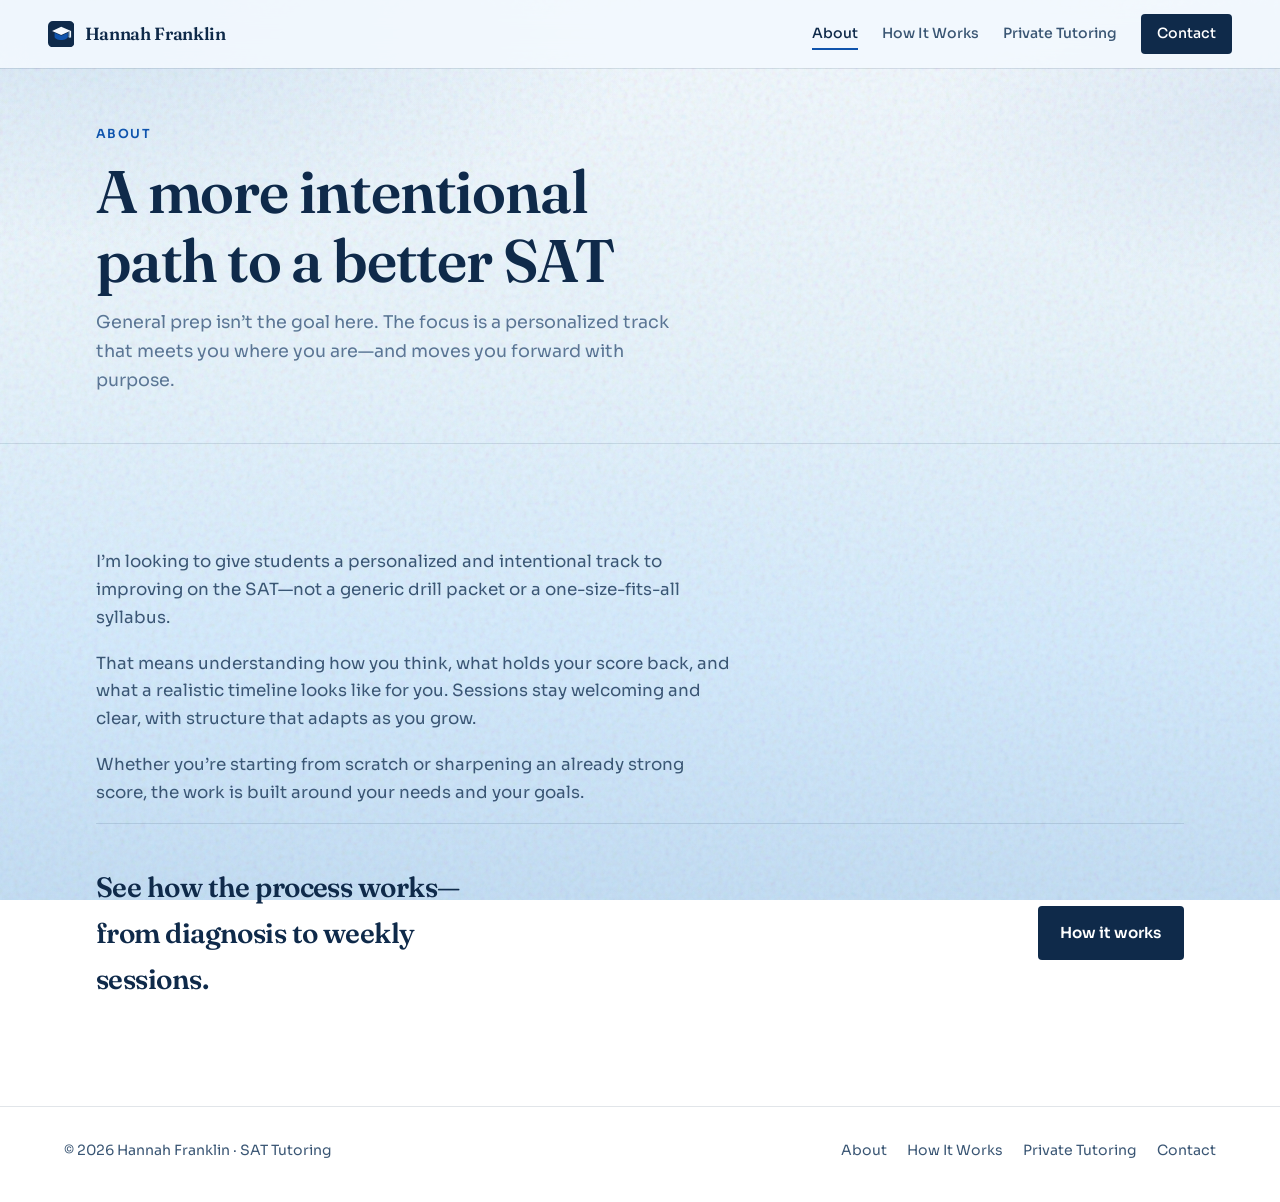
==== about.html @ e9f90722 "Show grad cap in hero and use it as the site icon Shift the banner crop upward enough to keep the mo" ====
<!DOCTYPE html>
<html lang="en">
  <head>
    <meta charset="UTF-8" />
    <meta name="viewport" content="width=device-width, initial-scale=1.0" />
    <title>About — Hannah Franklin</title>
    <meta
      name="description"
      content="A personalized, intentional approach to SAT improvement from a current Princeton student and longtime tutor."
    />
    <link rel="icon" href="favicon.svg?v=2" type="image/svg+xml" />
    <link rel="preconnect" href="https://fonts.googleapis.com" />
    <link rel="preconnect" href="https://fonts.gstatic.com" crossorigin />
    <link
      href="https://fonts.googleapis.com/css2?family=Fraunces:opsz,wght@9..144,500;9..144,600;9..144,700&family=Sora:wght@400;500;600&display=swap"
      rel="stylesheet"
    />
    <link rel="stylesheet" href="styles.css" />
  </head>
  <body class="page-inner">
    <a class="skip-link" href="#main">Skip to content</a>

    <header class="site-header">
      <a class="logo" href="index.html">
        <svg class="logo-mark" viewBox="0 0 64 64" aria-hidden="true">
          <rect width="64" height="64" rx="12" fill="currentColor" />
          <path
            d="M32 14L10 24l22 10 20-9.1V40h4V24L32 14z"
            fill="#f3f9fe"
          />
          <path
            d="M16 28.3V38c0 4.4 7.2 8 16 8s16-3.6 16-8v-9.7l-16 7.3-16-7.3z"
            fill="#0f54ad"
          />
          <path d="M52 24.9V36.5l-2 1V25.8l2-.9z" fill="#9bc4e8" />
          <circle cx="52" cy="38" r="2.2" fill="#9bc4e8" />
        </svg>
        Hannah Franklin
      </a>
      <nav class="nav" aria-label="Primary">
        <a href="about.html" aria-current="page">About</a>
        <a href="how-it-works.html">How It Works</a>
        <a href="tutoring.html">Private Tutoring</a>
        <a href="contact.html" class="nav-cta">Contact</a>
      </nav>
      <button
        class="nav-toggle"
        type="button"
        aria-expanded="false"
        aria-controls="mobile-nav"
        aria-label="Open menu"
      >
        <span></span>
        <span></span>
      </button>
    </header>

    <div class="mobile-nav" id="mobile-nav" hidden>
      <a href="about.html" aria-current="page">About</a>
      <a href="how-it-works.html">How It Works</a>
      <a href="tutoring.html">Private Tutoring</a>
      <a href="contact.html">Contact</a>
    </div>

    <main id="main">
      <header class="page-hero">
        <div class="page-hero-inner">
          <p class="eyebrow" data-reveal>About</p>
          <h1 data-reveal>A more intentional path to a better SAT</h1>
          <p class="lede" data-reveal data-delay="1">
            General prep isn’t the goal here. The focus is a personalized track
            that meets you where you are—and moves you forward with purpose.
          </p>
        </div>
      </header>

      <section class="section">
        <div class="section-inner">
          <div class="prose" data-reveal>
            <p>
              I’m looking to give students a personalized and intentional track
              to improving on the SAT—not a generic drill packet or a
              one-size-fits-all syllabus.
            </p>
            <p>
              That means understanding how you think, what holds your score back,
              and what a realistic timeline looks like for you. Sessions stay
              welcoming and clear, with structure that adapts as you grow.
            </p>
            <p>
              Whether you’re starting from scratch or sharpening an already
              strong score, the work is built around your needs and your goals.
            </p>
          </div>

          <div class="cta-strip" data-reveal>
            <p>See how the process works—from diagnosis to weekly sessions.</p>
            <a class="btn btn-dark" href="how-it-works.html">How it works</a>
          </div>
        </div>
      </section>
    </main>

    <footer class="site-footer">
      <p>© <span data-year></span> Hannah Franklin · SAT Tutoring</p>
      <nav class="footer-nav" aria-label="Footer">
        <a href="about.html">About</a>
        <a href="how-it-works.html">How It Works</a>
        <a href="tutoring.html">Private Tutoring</a>
        <a href="contact.html">Contact</a>
      </nav>
    </footer>

    <script src="script.js"></script>
  </body>
</html>
---- styles.css ----
:root {
  --ink: #0f2a4a;
  --ink-soft: #3a5674;
  --slate: #5a7594;
  --paper: #e8f4fc;
  --paper-deep: #c5dff5;
  --mist: #f3f9fe;
  --fog: #d5ebfd;
  --blue: #0f54ad;
  --blue-mid: #2b6cb0;
  --blue-deep: #003989;
  --blue-wash: rgba(15, 84, 173, 0.1);
  --sky: #6fa8d8;
  --steel: #9bc4e8;
  --white: #ffffff;
  --line: rgba(15, 42, 74, 0.12);
  --font-display: "Fraunces", Georgia, serif;
  --font-body: "Sora", system-ui, sans-serif;
  --ease: cubic-bezier(0.22, 1, 0.36, 1);
  --header-h: 4.25rem;
  --content: 68rem;
}

*,
*::before,
*::after {
  box-sizing: border-box;
}

html {
  scroll-behavior: smooth;
}

body {
  margin: 0;
  min-height: 100vh;
  display: flex;
  flex-direction: column;
  color: var(--ink);
  font-family: var(--font-body);
  font-size: 1.05rem;
  line-height: 1.65;
  background:
    radial-gradient(ellipse 80% 50% at 8% 0%, rgba(111, 168, 216, 0.22), transparent 55%),
    radial-gradient(ellipse 55% 40% at 100% 12%, rgba(15, 84, 173, 0.08), transparent 50%),
    linear-gradient(180deg, var(--mist) 0%, var(--paper) 38%, var(--fog) 72%, var(--paper-deep) 100%);
  background-attachment: fixed;
  -webkit-font-smoothing: antialiased;
}

body::before {
  content: "";
  position: fixed;
  inset: 0;
  pointer-events: none;
  opacity: 0.3;
  z-index: 0;
  background-image: url("data:image/svg+xml,%3Csvg viewBox='0 0 200 200' xmlns='http://www.w3.org/2000/svg'%3E%3Cfilter id='n'%3E%3CfeTurbulence type='fractalNoise' baseFrequency='0.85' numOctaves='4' stitchTiles='stitch'/%3E%3C/filter%3E%3Crect width='100%25' height='100%25' filter='url(%23n)' opacity='0.5'/%3E%3C/svg%3E");
  mix-blend-mode: multiply;
}

img {
  max-width: 100%;
  display: block;
}

a {
  color: inherit;
  text-decoration: none;
}

h1,
h2,
h3 {
  font-family: var(--font-display);
  font-weight: 600;
  line-height: 1.15;
  letter-spacing: -0.02em;
  margin: 0;
}

p {
  margin: 0;
}

.skip-link {
  position: absolute;
  left: 1rem;
  top: -4rem;
  z-index: 100;
  padding: 0.6rem 1rem;
  background: var(--ink);
  color: var(--white);
  border-radius: 4px;
}

.skip-link:focus {
  top: 1rem;
}

/* —— Header —— */
.site-header {
  position: fixed;
  top: 0;
  left: 0;
  right: 0;
  z-index: 50;
  height: var(--header-h);
  display: flex;
  align-items: center;
  justify-content: space-between;
  padding: 0 clamp(1.25rem, 4vw, 3rem);
  transition: background 0.35s var(--ease), backdrop-filter 0.35s var(--ease),
    box-shadow 0.35s var(--ease);
}

.site-header.is-scrolled,
.page-inner .site-header,
body:has(.hero) .site-header {
  background: rgba(243, 249, 254, 0.88);
  backdrop-filter: blur(12px);
  box-shadow: 0 1px 0 var(--line);
}

.logo {
  display: inline-flex;
  align-items: center;
  gap: 0.65rem;
  font-family: var(--font-display);
  font-size: 1.1rem;
  font-weight: 600;
  letter-spacing: -0.02em;
}

.logo-mark {
  width: 1.65rem;
  height: 1.65rem;
  flex-shrink: 0;
}

.nav {
  display: none;
  gap: 1.5rem;
  align-items: center;
  font-size: 0.88rem;
  font-weight: 500;
}

.nav a {
  position: relative;
  color: var(--ink-soft);
  transition: color 0.2s ease;
}

.nav a:hover,
.nav a:focus-visible,
.nav a[aria-current="page"] {
  color: var(--ink);
}

.nav a:not(.nav-cta)::after {
  content: "";
  position: absolute;
  left: 0;
  bottom: -0.25rem;
  width: 100%;
  height: 1.5px;
  background: var(--blue);
  transform: scaleX(0);
  transform-origin: left;
  transition: transform 0.3s var(--ease);
}

.nav a:not(.nav-cta):hover::after,
.nav a:not(.nav-cta):focus-visible::after,
.nav a[aria-current="page"]:not(.nav-cta)::after {
  transform: scaleX(1);
}

.nav-cta {
  padding: 0.55rem 1rem;
  background: var(--ink);
  color: var(--white) !important;
  border-radius: 4px;
  transition: background 0.2s ease, transform 0.2s ease;
}

.nav-cta:hover,
.nav-cta:focus-visible {
  background: var(--blue-deep);
  transform: translateY(-1px);
}

.nav-cta[aria-current="page"] {
  background: var(--blue);
}

.nav-toggle {
  display: flex;
  flex-direction: column;
  justify-content: center;
  gap: 6px;
  width: 2.5rem;
  height: 2.5rem;
  border: 0;
  background: transparent;
  cursor: pointer;
  padding: 0;
}

.nav-toggle span {
  display: block;
  width: 1.35rem;
  height: 2px;
  background: var(--ink);
  transition: transform 0.3s var(--ease);
}

.nav-toggle[aria-expanded="true"] span:first-child {
  transform: translateY(4px) rotate(45deg);
}

.nav-toggle[aria-expanded="true"] span:last-child {
  transform: translateY(-4px) rotate(-45deg);
}

.mobile-nav {
  position: fixed;
  top: var(--header-h);
  left: 0;
  right: 0;
  z-index: 40;
  display: flex;
  flex-direction: column;
  padding: 1rem 1.25rem 1.5rem;
  background: rgba(244, 247, 249, 0.97);
  backdrop-filter: blur(12px);
  border-bottom: 1px solid var(--line);
}

.mobile-nav[hidden] {
  display: none;
}

.mobile-nav a {
  padding: 0.85rem 0.5rem;
  font-weight: 500;
  border-bottom: 1px solid var(--line);
}

.mobile-nav a:last-child {
  border-bottom: 0;
}

.mobile-nav a[aria-current="page"] {
  color: var(--blue-deep);
}

main {
  position: relative;
  z-index: 1;
  flex: 1;
}

/* —— Buttons —— */
.btn {
  display: inline-flex;
  align-items: center;
  justify-content: center;
  padding: 0.85rem 1.35rem;
  font-family: var(--font-body);
  font-size: 0.95rem;
  font-weight: 600;
  border-radius: 4px;
  border: 1px solid transparent;
  transition: transform 0.25s var(--ease), background 0.2s ease,
    border-color 0.2s ease, color 0.2s ease;
}

.btn:hover,
.btn:focus-visible {
  transform: translateY(-2px);
}

.btn-primary {
  background: var(--blue);
  color: var(--white);
}

.btn-primary:hover,
.btn-primary:focus-visible {
  background: var(--blue-deep);
}

.btn-dark {
  background: var(--ink);
  color: var(--white);
}

.btn-dark:hover,
.btn-dark:focus-visible {
  background: var(--blue-deep);
}

.btn-ghost {
  background: transparent;
  color: var(--white);
  border-color: rgba(255, 255, 255, 0.45);
}

.btn-ghost:hover,
.btn-ghost:focus-visible {
  border-color: var(--white);
  background: rgba(255, 255, 255, 0.08);
}

.btn-outline {
  background: transparent;
  color: var(--ink);
  border-color: var(--line);
}

.btn-outline:hover,
.btn-outline:focus-visible {
  border-color: var(--ink);
}

/* —— Home hero —— */
.hero {
  position: relative;
  height: 100svh;
  height: 100dvh;
  min-height: 100svh;
  min-height: 100dvh;
  display: flex;
  align-items: center;
  padding: calc(var(--header-h) + 1.5rem) clamp(1.25rem, 5vw, 4rem) 3rem;
  color: var(--ink);
  overflow: hidden;
}

.hero-media {
  position: absolute;
  inset: 0;
  z-index: 0;
  background: #dff0fd;
}

.hero-media img {
  width: 100%;
  height: 100%;
  min-width: 100%;
  min-height: 100%;
  object-fit: cover;
  object-position: right 8%;
  transform: none;
  animation: none;
}

.hero-veil {
  position: absolute;
  inset: 0;
  background: linear-gradient(
    90deg,
    rgba(243, 249, 254, 0.55) 0%,
    rgba(243, 249, 254, 0.28) 30%,
    transparent 55%
  );
  pointer-events: none;
}

.hero-content {
  position: relative;
  z-index: 1;
  max-width: min(34rem, 46vw);
}

.brand-mark {
  font-family: var(--font-display);
  font-size: clamp(2.4rem, 7vw, 4.5rem);
  font-weight: 700;
  line-height: 1.05;
  letter-spacing: -0.03em;
  margin-bottom: 0.35rem;
  color: var(--ink);
}

.hero h1 {
  font-size: clamp(1.55rem, 3.8vw, 2.15rem);
  font-weight: 500;
  color: var(--blue-deep);
  margin-bottom: 1rem;
  max-width: 16ch;
}

.hero-lede {
  font-size: 1.05rem;
  color: var(--ink-soft);
  max-width: 28rem;
  margin-bottom: 1.75rem;
}

.hero-actions {
  display: flex;
  flex-wrap: wrap;
  gap: 0.75rem;
}

.hero .btn-ghost {
  color: var(--ink);
  border-color: rgba(15, 42, 74, 0.28);
}

.hero .btn-ghost:hover,
.hero .btn-ghost:focus-visible {
  border-color: var(--blue-deep);
  background: rgba(15, 84, 173, 0.06);
}

@media (max-width: 720px) {
  .hero {
    align-items: flex-end;
    padding-bottom: 2.5rem;
  }

  .hero-media img {
    object-position: right 5%;
  }

  .hero-veil {
    background: linear-gradient(
      180deg,
      transparent 18%,
      rgba(243, 249, 254, 0.72) 55%,
      rgba(243, 249, 254, 0.95) 100%
    );
  }

  .hero-content {
    max-width: 100%;
  }
}

/* —— Page hero (inner pages) —— */
.page-hero {
  padding: calc(var(--header-h) + 3.5rem) clamp(1.25rem, 5vw, 4rem) 3rem;
  border-bottom: 1px solid var(--line);
}

.page-hero-inner {
  max-width: var(--content);
  margin: 0 auto;
}

.page-hero h1 {
  font-size: clamp(2.4rem, 6vw, 3.75rem);
  max-width: 14ch;
  margin-bottom: 0.85rem;
}

.page-hero .lede {
  max-width: 36rem;
  color: var(--slate);
  font-size: 1.1rem;
}

/* —— Sections —— */
.section {
  padding: clamp(4rem, 9vw, 6.5rem) clamp(1.25rem, 5vw, 4rem);
}

.section-inner {
  max-width: var(--content);
  margin: 0 auto;
}

.eyebrow {
  font-size: 0.78rem;
  font-weight: 600;
  letter-spacing: 0.12em;
  text-transform: uppercase;
  color: var(--blue);
  margin-bottom: 0.75rem;
}

.section h2 {
  font-size: clamp(1.85rem, 4vw, 2.75rem);
  max-width: 18ch;
  margin-bottom: 1rem;
}

.section-lede {
  max-width: 38rem;
  color: var(--slate);
  margin-bottom: 2.5rem;
}

.prose {
  max-width: 40rem;
  color: var(--ink-soft);
}

.prose p + p {
  margin-top: 1.15rem;
}

/* Home overview */
.overview-grid {
  display: grid;
  gap: 2.5rem;
  border-top: 1px solid var(--line);
  padding-top: 2.5rem;
}

@media (min-width: 800px) {
  .overview-grid {
    grid-template-columns: repeat(3, 1fr);
    gap: 2rem;
  }
}

.overview-item h3 {
  font-size: 1.3rem;
  margin-bottom: 0.65rem;
}

.overview-item p {
  color: var(--ink-soft);
  font-size: 0.98rem;
}

.overview-item .link-more {
  display: inline-block;
  margin-top: 1rem;
  font-size: 0.9rem;
  font-weight: 600;
  color: var(--ink);
  border-bottom: 1.5px solid var(--blue);
  padding-bottom: 0.1rem;
  transition: color 0.2s ease;
}

.overview-item .link-more:hover,
.overview-item .link-more:focus-visible {
  color: var(--blue-deep);
}

/* Rates */
.rate-grid {
  display: grid;
  gap: 1.25rem;
}

@media (min-width: 800px) {
  .rate-grid {
    grid-template-columns: repeat(2, minmax(0, 22rem));
    gap: 1.75rem;
  }
}

.rate {
  padding: 1.5rem 0 1.75rem;
  border-top: 2px solid var(--ink);
}

.rate-featured {
  border-top-color: var(--blue);
  background: linear-gradient(
    180deg,
    rgba(15, 84, 173, 0.08) 0%,
    transparent 70%
  );
}

.rate-label {
  font-size: 0.82rem;
  font-weight: 600;
  letter-spacing: 0.04em;
  text-transform: uppercase;
  color: var(--ink-soft);
  margin-bottom: 0.85rem;
}

.rate-price {
  font-family: var(--font-display);
  font-size: 1.1rem;
  color: var(--ink-soft);
  margin-bottom: 0.85rem;
}

.rate-price span {
  font-size: clamp(2.3rem, 4vw, 2.85rem);
  font-weight: 700;
  color: var(--ink);
  letter-spacing: -0.03em;
}

.rate-note {
  color: var(--ink-soft);
  font-size: 0.96rem;
}

/* Steps (How it works) */
.steps {
  list-style: none;
  margin: 0;
  padding: 0;
  counter-reset: step;
  border-top: 1px solid var(--line);
}

.steps li {
  display: grid;
  gap: 0.75rem;
  padding: 2rem 0;
  border-bottom: 1px solid var(--line);
  counter-increment: step;
}

@media (min-width: 720px) {
  .steps li {
    grid-template-columns: 4rem 1fr;
    gap: 1.75rem;
    align-items: start;
  }
}

.step-num {
  font-family: var(--font-display);
  font-size: 1.75rem;
  font-weight: 700;
  color: var(--blue);
  line-height: 1;
  letter-spacing: -0.02em;
}

.step-num::before {
  content: counter(step, decimal-leading-zero);
}

.steps h3 {
  font-size: 1.35rem;
  margin-bottom: 0.5rem;
}

.steps p {
  color: var(--ink-soft);
  max-width: 38rem;
}

/* About / tutoring detail */
.detail-band {
  background: linear-gradient(145deg, #0f2a4a 0%, #0f54ad 55%, #003989 100%);
  color: var(--white);
  margin: 0 clamp(0.75rem, 3vw, 2rem);
  border-radius: 8px;
}

.detail-band .eyebrow {
  color: var(--sky);
}

.detail-band h2 {
  color: var(--white);
}

.detail-band .prose,
.detail-band p {
  color: rgba(255, 255, 255, 0.84);
}

.detail-layout {
  display: grid;
  gap: 2.5rem;
}

@media (min-width: 860px) {
  .detail-layout {
    grid-template-columns: 1.35fr 0.85fr;
    gap: 4rem;
    align-items: start;
  }
}

.fact-list {
  display: grid;
  gap: 0.25rem;
}

.fact-label {
  font-size: 0.72rem;
  font-weight: 600;
  letter-spacing: 0.1em;
  text-transform: uppercase;
  color: var(--steel);
  padding-top: 1rem;
}

.fact-value {
  font-family: var(--font-display);
  font-size: 1.2rem;
  color: var(--white) !important;
  padding-bottom: 0.7rem;
  border-bottom: 1px solid rgba(255, 255, 255, 0.16);
}

.fact-list .fact-value:last-child {
  border-bottom: 0;
}

.offer-list {
  list-style: none;
  margin: 0;
  padding: 0;
  border-top: 1px solid var(--line);
}

.offer-list li {
  display: grid;
  gap: 0.6rem;
  padding: 1.75rem 0;
  border-bottom: 1px solid var(--line);
}

@media (min-width: 720px) {
  .offer-list li {
    grid-template-columns: minmax(11rem, 0.38fr) 1fr;
    gap: 2rem;
    align-items: baseline;
  }
}

.offer-list h3 {
  font-size: 1.25rem;
}

.offer-list p {
  color: var(--ink-soft);
  max-width: 36rem;
}

/* Contact */
.contact-actions {
  display: grid;
  gap: 0;
  max-width: 40rem;
}

.contact-link {
  display: flex;
  flex-direction: column;
  gap: 0.35rem;
  padding: 1.35rem 0;
  border-bottom: 1px solid var(--line);
  transition: padding-left 0.3s var(--ease);
}

.contact-link:hover,
.contact-link:focus-visible {
  padding-left: 0.5rem;
}

.contact-link:hover .contact-value,
.contact-link:focus-visible .contact-value {
  color: var(--blue-deep);
}

.contact-kind {
  font-size: 0.72rem;
  font-weight: 600;
  letter-spacing: 0.1em;
  text-transform: uppercase;
  color: var(--blue);
}

.contact-value {
  font-family: var(--font-display);
  font-size: clamp(1.35rem, 3vw, 1.85rem);
  font-weight: 600;
  letter-spacing: -0.02em;
  transition: color 0.2s ease;
}

.cta-strip {
  display: flex;
  flex-wrap: wrap;
  align-items: center;
  justify-content: space-between;
  gap: 1.5rem;
  padding: 2.5rem 0 0;
  border-top: 1px solid var(--line);
  margin-top: 1rem;
}

.cta-strip p {
  font-family: var(--font-display);
  font-size: clamp(1.35rem, 3vw, 1.75rem);
  font-weight: 600;
  max-width: 20ch;
  letter-spacing: -0.02em;
}

/* Footer */
.site-footer {
  position: relative;
  z-index: 1;
  padding: 2rem clamp(1.25rem, 5vw, 4rem) 2.5rem;
  border-top: 1px solid var(--line);
  font-size: 0.88rem;
  color: var(--ink-soft);
  display: flex;
  flex-wrap: wrap;
  gap: 1rem;
  justify-content: space-between;
}

.footer-nav {
  display: flex;
  flex-wrap: wrap;
  gap: 1.25rem;
}

.footer-nav a:hover,
.footer-nav a:focus-visible {
  color: var(--ink);
}

/* Reveal */
[data-reveal] {
  opacity: 0;
  transform: translateY(1.15rem);
  transition: opacity 0.7s var(--ease), transform 0.7s var(--ease);
}

[data-reveal].is-visible {
  opacity: 1;
  transform: none;
}

[data-delay="1"] {
  transition-delay: 0.1s;
}

[data-delay="2"] {
  transition-delay: 0.2s;
}

[data-delay="3"] {
  transition-delay: 0.3s;
}

@media (min-width: 900px) {
  .nav {
    display: flex;
  }

  .nav-toggle {
    display: none;
  }

  .mobile-nav {
    display: none !important;
  }
}

@media (prefers-reduced-motion: reduce) {
  html {
    scroll-behavior: auto;
  }

  .hero-media img {
    animation: none;
  }

  [data-reveal] {
    opacity: 1;
    transform: none;
    transition: none;
  }

  .btn:hover,
  .btn:focus-visible,
  .nav-cta:hover {
    transform: none;
  }
}
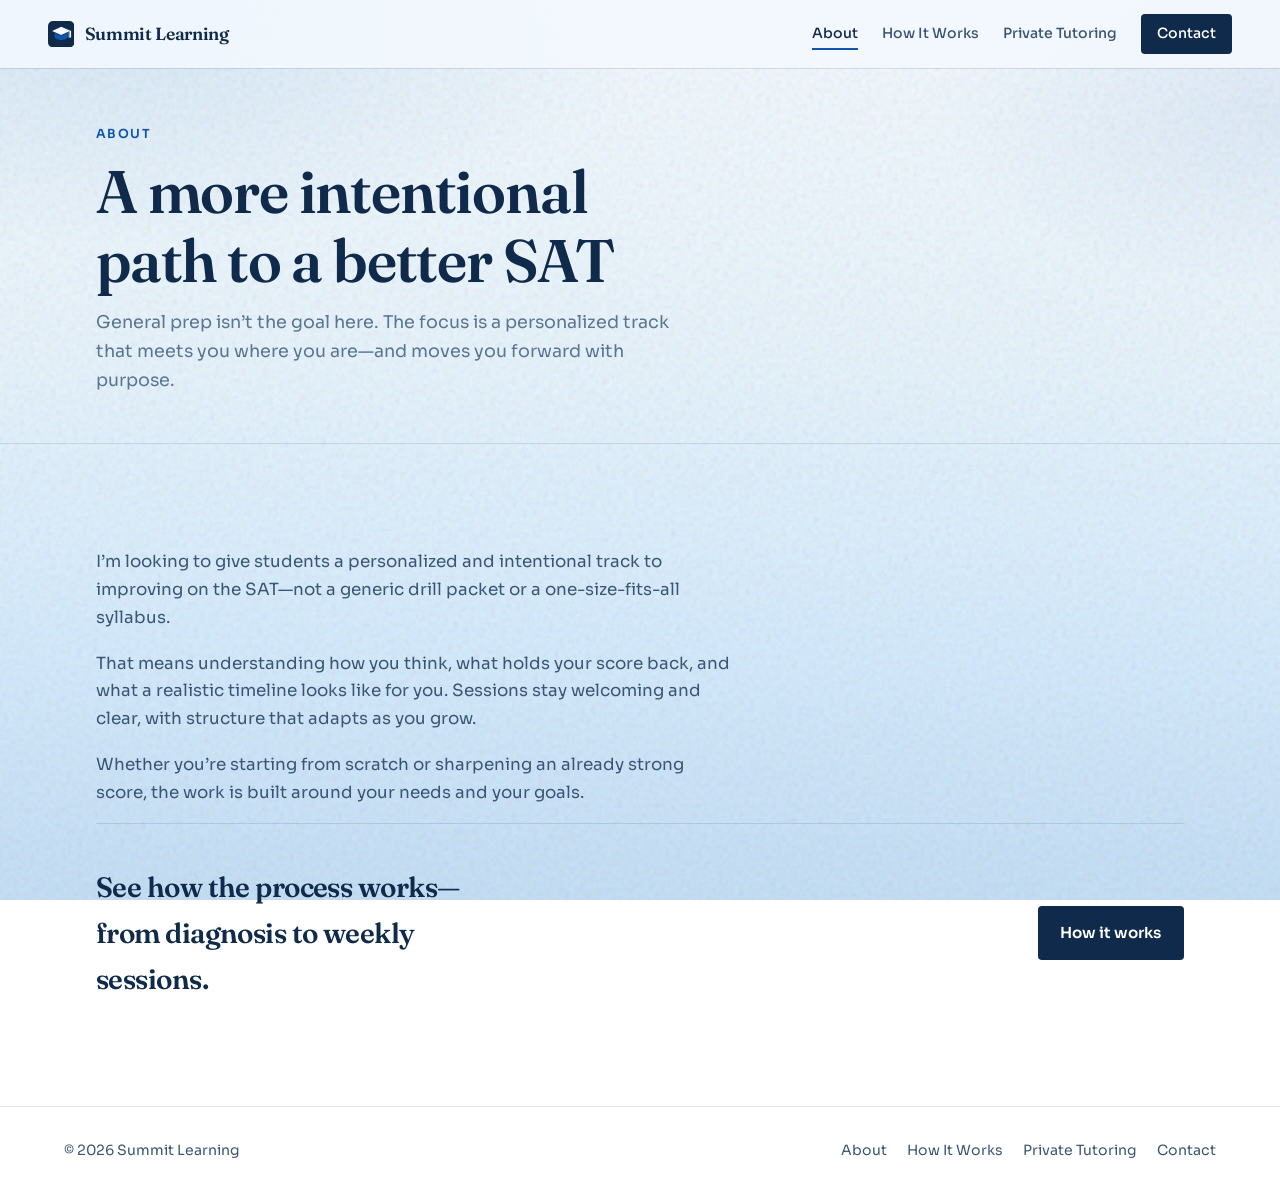
==== commit 27974dcf: "Rebrand the site as Summit Learning" ====
--- a/about.html
+++ b/about.html
@@ -3,7 +3,7 @@
   <head>
     <meta charset="UTF-8" />
     <meta name="viewport" content="width=device-width, initial-scale=1.0" />
-    <title>About — Hannah Franklin</title>
+    <title>About — Summit Learning</title>
     <meta
       name="description"
       content="A personalized, intentional approach to SAT improvement from a current Princeton student and longtime tutor."
@@ -35,7 +35,7 @@
           <path d="M52 24.9V36.5l-2 1V25.8l2-.9z" fill="#9bc4e8" />
           <circle cx="52" cy="38" r="2.2" fill="#9bc4e8" />
         </svg>
-        Hannah Franklin
+        Summit Learning
       </a>
       <nav class="nav" aria-label="Primary">
         <a href="about.html" aria-current="page">About</a>
@@ -102,7 +102,7 @@
     </main>
 
     <footer class="site-footer">
-      <p>© <span data-year></span> Hannah Franklin · SAT Tutoring</p>
+      <p>© <span data-year></span> Summit Learning</p>
       <nav class="footer-nav" aria-label="Footer">
         <a href="about.html">About</a>
         <a href="how-it-works.html">How It Works</a>
--- a/styles.css
+++ b/styles.css
@@ -344,16 +344,15 @@
   inset: 0;
   z-index: 0;
   background: #dff0fd;
+  overflow: hidden;
 }
 
 .hero-media img {
   width: 100%;
   height: 100%;
-  min-width: 100%;
-  min-height: 100%;
   object-fit: cover;
-  object-position: right 8%;
-  transform: none;
+  object-position: right center;
+  transform: translateY(2rem);
   animation: none;
 }
 
@@ -377,7 +376,7 @@
 
 .brand-mark {
   font-family: var(--font-display);
-  font-size: clamp(2.4rem, 7vw, 4.5rem);
+  font-size: clamp(2.1rem, 6.2vw, 4.25rem);
   font-weight: 700;
   line-height: 1.05;
   letter-spacing: -0.03em;
@@ -389,7 +388,7 @@
   font-size: clamp(1.55rem, 3.8vw, 2.15rem);
   font-weight: 500;
   color: var(--blue-deep);
-  margin-bottom: 1rem;
+  margin-bottom: 1.5rem;
   max-width: 16ch;
 }
 
@@ -403,18 +402,37 @@
 .hero-actions {
   display: flex;
   flex-wrap: wrap;
-  gap: 0.75rem;
+  align-items: center;
+  gap: 0.85rem;
+}
+
+.hero .btn {
+  padding: 0.9rem 1.45rem;
+  min-height: 3rem;
+  letter-spacing: 0.01em;
+}
+
+.hero .btn-primary {
+  box-shadow: 0 10px 24px rgba(15, 84, 173, 0.22);
+}
+
+.hero .btn-primary:hover,
+.hero .btn-primary:focus-visible {
+  box-shadow: 0 12px 28px rgba(15, 84, 173, 0.28);
 }
 
 .hero .btn-ghost {
   color: var(--ink);
-  border-color: rgba(15, 42, 74, 0.28);
+  background: rgba(255, 255, 255, 0.55);
+  border-color: rgba(15, 42, 74, 0.16);
+  backdrop-filter: blur(8px);
 }
 
 .hero .btn-ghost:hover,
 .hero .btn-ghost:focus-visible {
-  border-color: var(--blue-deep);
-  background: rgba(15, 84, 173, 0.06);
+  color: var(--blue-deep);
+  border-color: var(--blue);
+  background: rgba(255, 255, 255, 0.82);
 }
 
 @media (max-width: 720px) {
@@ -424,7 +442,8 @@
   }
 
   .hero-media img {
-    object-position: right 5%;
+    object-position: right center;
+    transform: translateY(2.25rem);
   }
 
   .hero-veil {
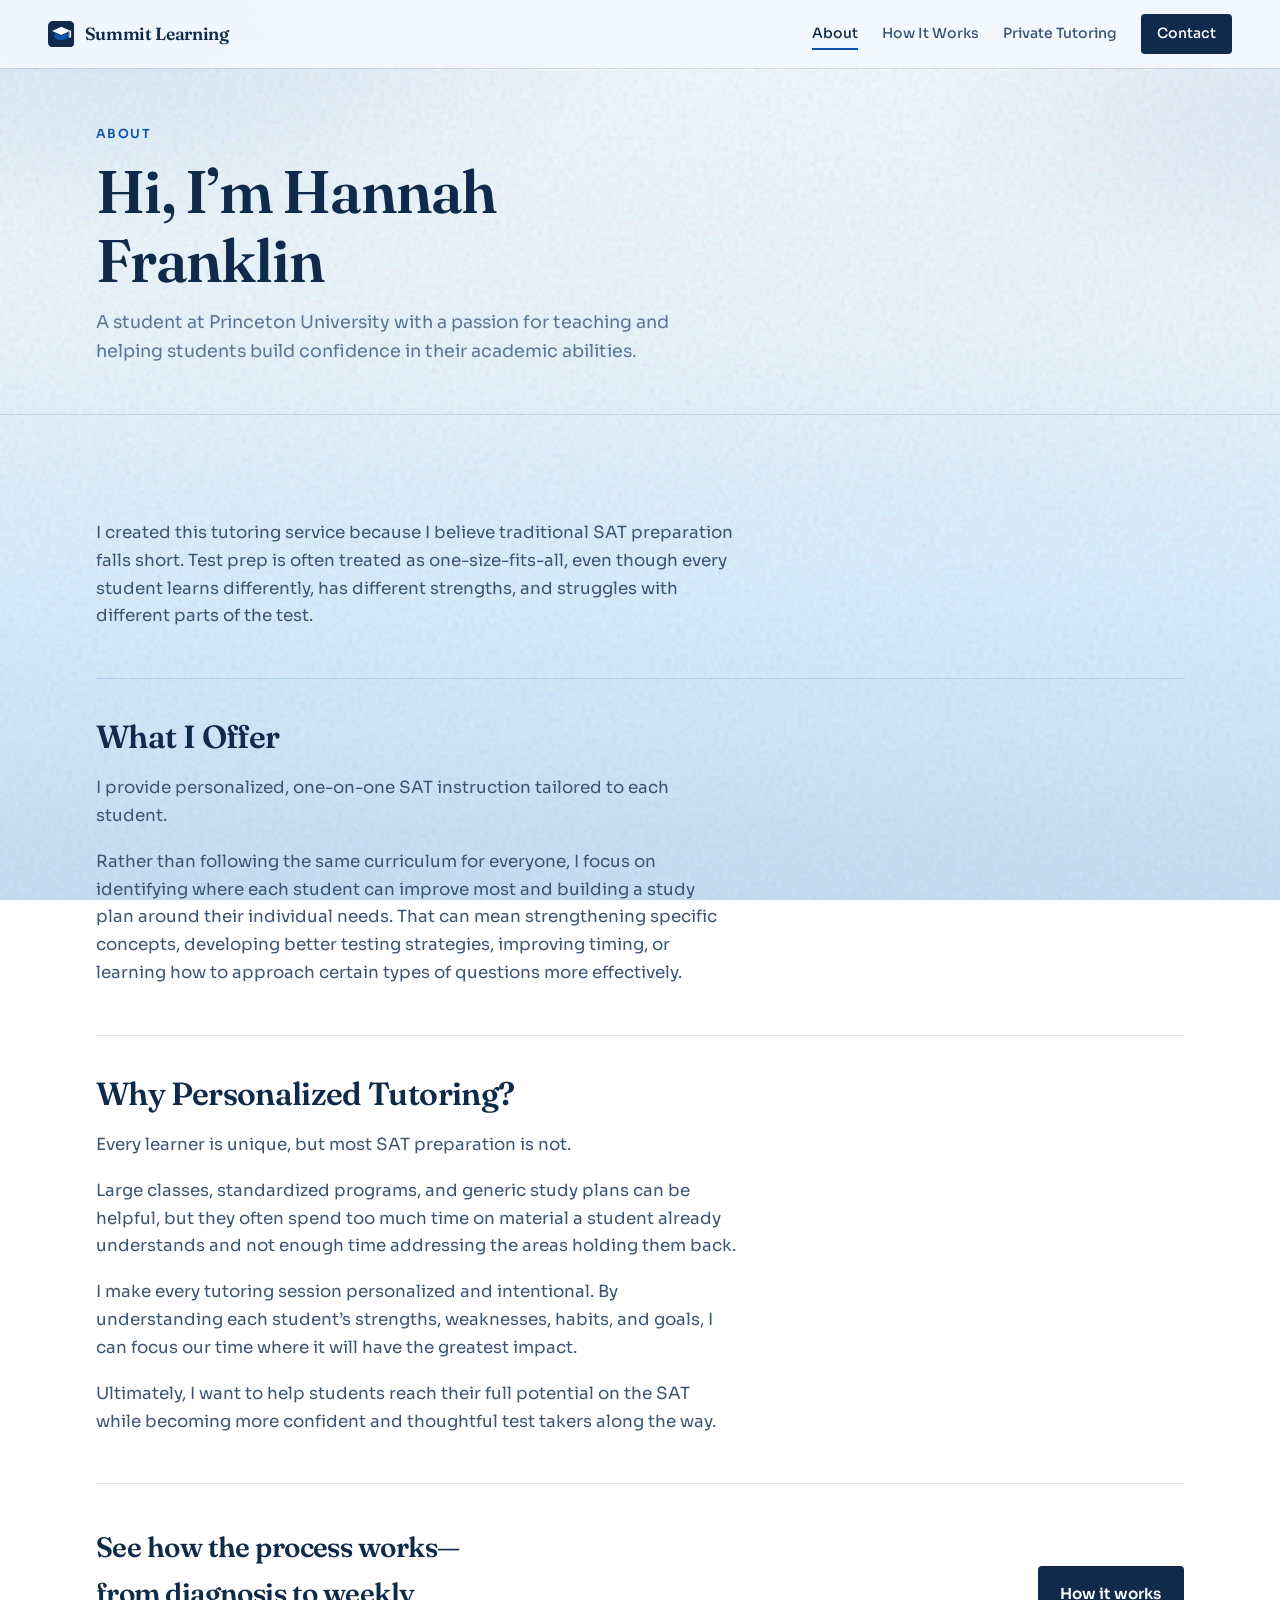
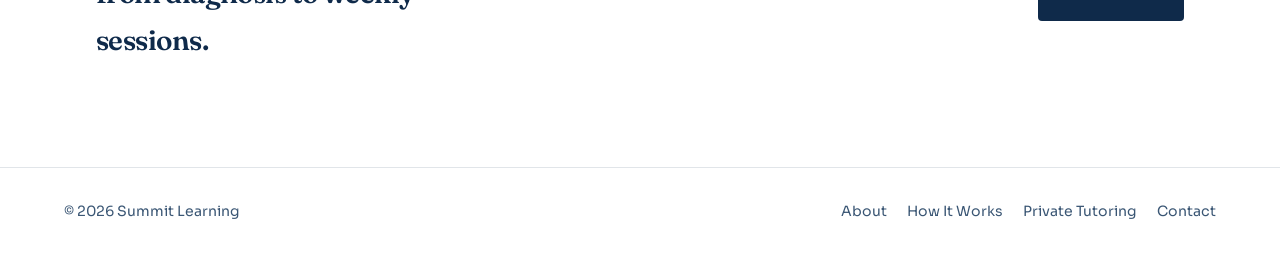
==== commit 1cf3ed57: "Rewrite About page with Hannah’s full copy" ====
--- a/about.html
+++ b/about.html
@@ -6,7 +6,7 @@
     <title>About — Summit Learning</title>
     <meta
       name="description"
-      content="A personalized, intentional approach to SAT improvement from a current Princeton student and longtime tutor."
+      content="Hi, I’m Hannah Franklin—a Princeton student offering personalized, one-on-one SAT tutoring built around how each student learns."
     />
     <link rel="icon" href="favicon.svg?v=2" type="image/svg+xml" />
     <link rel="preconnect" href="https://fonts.googleapis.com" />
@@ -66,31 +66,68 @@
       <header class="page-hero">
         <div class="page-hero-inner">
           <p class="eyebrow" data-reveal>About</p>
-          <h1 data-reveal>A more intentional path to a better SAT</h1>
+          <h1 data-reveal>Hi, I’m Hannah Franklin</h1>
           <p class="lede" data-reveal data-delay="1">
-            General prep isn’t the goal here. The focus is a personalized track
-            that meets you where you are—and moves you forward with purpose.
+            A student at Princeton University with a passion for teaching and
+            helping students build confidence in their academic abilities.
           </p>
         </div>
       </header>
 
       <section class="section">
-        <div class="section-inner">
+        <div class="section-inner about-prose">
           <div class="prose" data-reveal>
             <p>
-              I’m looking to give students a personalized and intentional track
-              to improving on the SAT—not a generic drill packet or a
-              one-size-fits-all syllabus.
+              I created this tutoring service because I believe traditional SAT
+              preparation falls short. Test prep is often treated as
+              one-size-fits-all, even though every student learns differently,
+              has different strengths, and struggles with different parts of the
+              test.
             </p>
-            <p>
-              That means understanding how you think, what holds your score back,
-              and what a realistic timeline looks like for you. Sessions stay
-              welcoming and clear, with structure that adapts as you grow.
-            </p>
-            <p>
-              Whether you’re starting from scratch or sharpening an already
-              strong score, the work is built around your needs and your goals.
-            </p>
+          </div>
+
+          <div class="about-block" data-reveal>
+            <h2>What I Offer</h2>
+            <div class="prose">
+              <p>
+                I provide personalized, one-on-one SAT instruction tailored to
+                each student.
+              </p>
+              <p>
+                Rather than following the same curriculum for everyone, I focus
+                on identifying where each student can improve most and building
+                a study plan around their individual needs. That can mean
+                strengthening specific concepts, developing better testing
+                strategies, improving timing, or learning how to approach
+                certain types of questions more effectively.
+              </p>
+            </div>
+          </div>
+
+          <div class="about-block" data-reveal>
+            <h2>Why Personalized Tutoring?</h2>
+            <div class="prose">
+              <p>
+                Every learner is unique, but most SAT preparation is not.
+              </p>
+              <p>
+                Large classes, standardized programs, and generic study plans
+                can be helpful, but they often spend too much time on material a
+                student already understands and not enough time addressing the
+                areas holding them back.
+              </p>
+              <p>
+                I make every tutoring session personalized and intentional. By
+                understanding each student’s strengths, weaknesses, habits, and
+                goals, I can focus our time where it will have the greatest
+                impact.
+              </p>
+              <p>
+                Ultimately, I want to help students reach their full potential
+                on the SAT while becoming more confident and thoughtful test
+                takers along the way.
+              </p>
+            </div>
           </div>
 
           <div class="cta-strip" data-reveal>
--- a/styles.css
+++ b/styles.css
@@ -473,8 +473,24 @@
 
 .page-hero h1 {
   font-size: clamp(2.4rem, 6vw, 3.75rem);
-  max-width: 14ch;
+  max-width: 16ch;
   margin-bottom: 0.85rem;
+}
+
+.about-prose .about-block {
+  margin-top: 3rem;
+  padding-top: 2.5rem;
+  border-top: 1px solid var(--line);
+}
+
+.about-prose .about-block h2 {
+  font-size: clamp(1.55rem, 3vw, 2rem);
+  max-width: 20ch;
+  margin-bottom: 1.15rem;
+}
+
+.about-prose .cta-strip {
+  margin-top: 3rem;
 }
 
 .page-hero .lede {
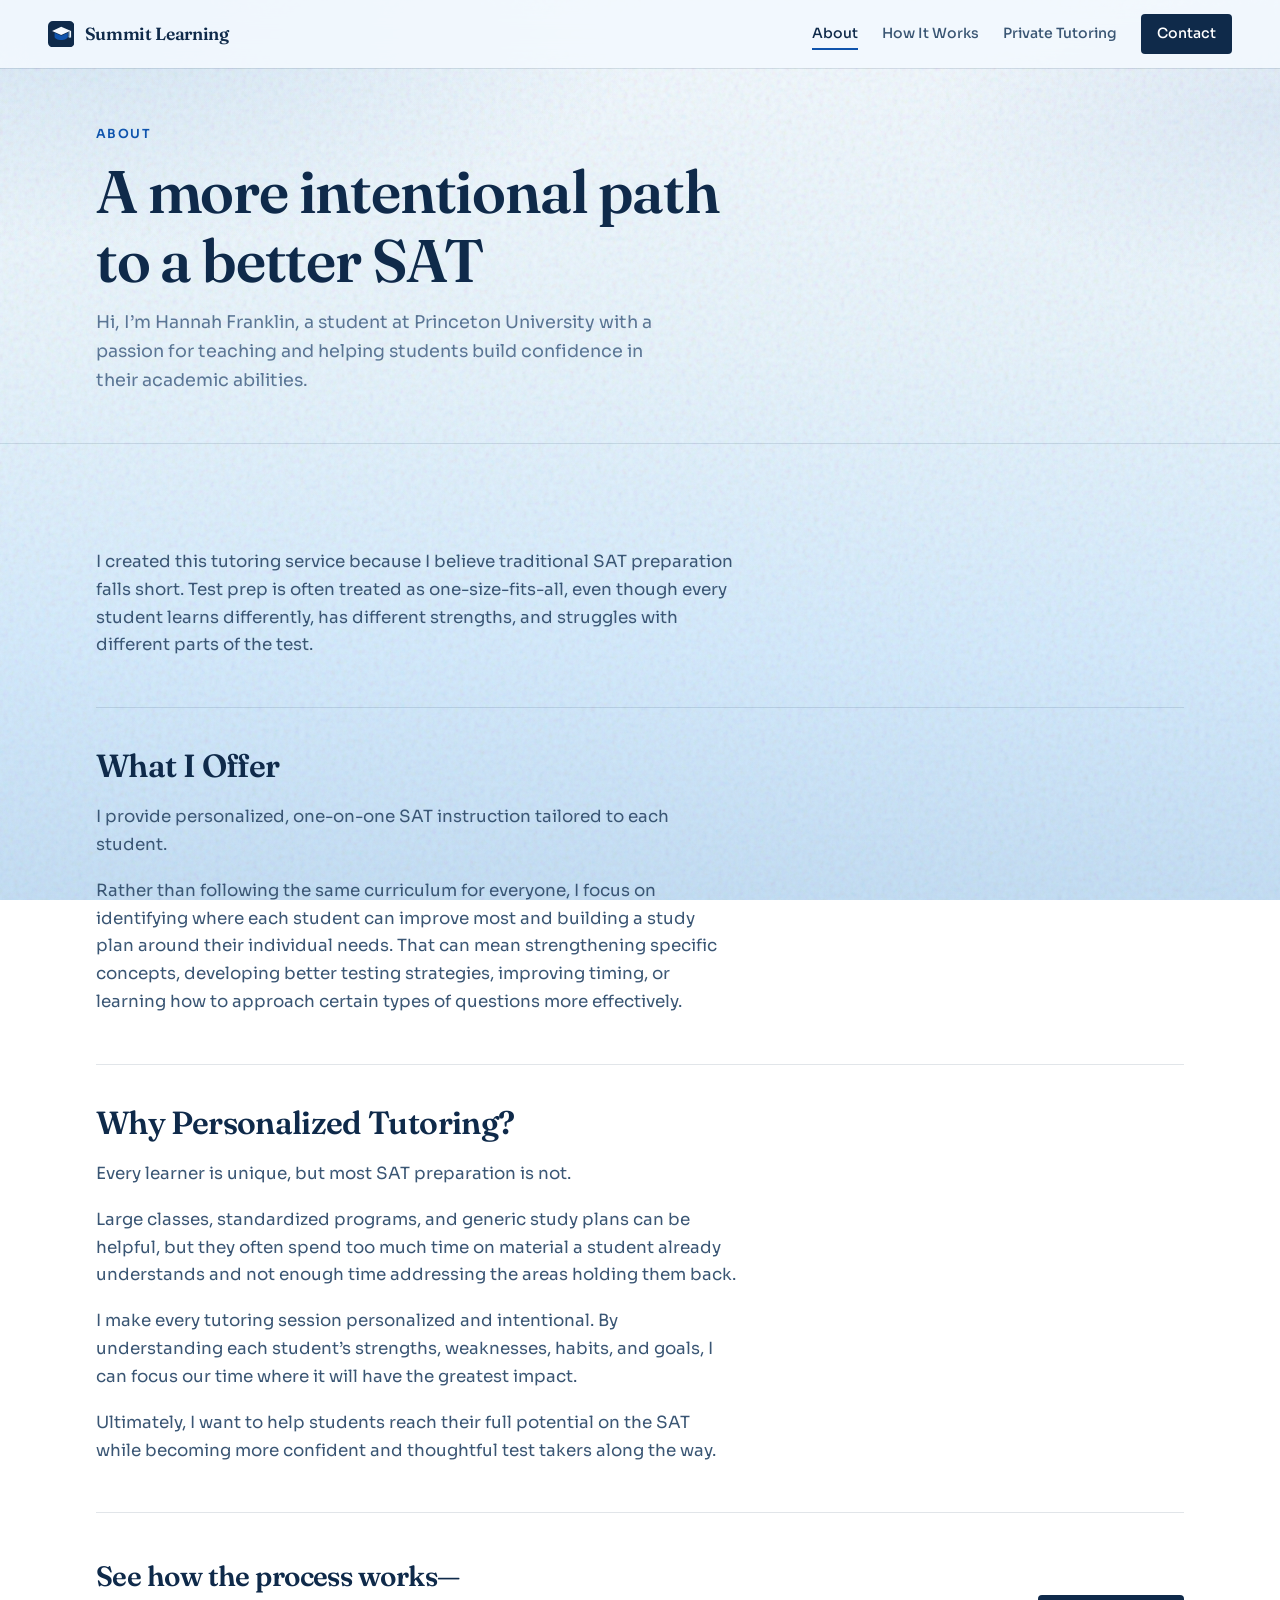
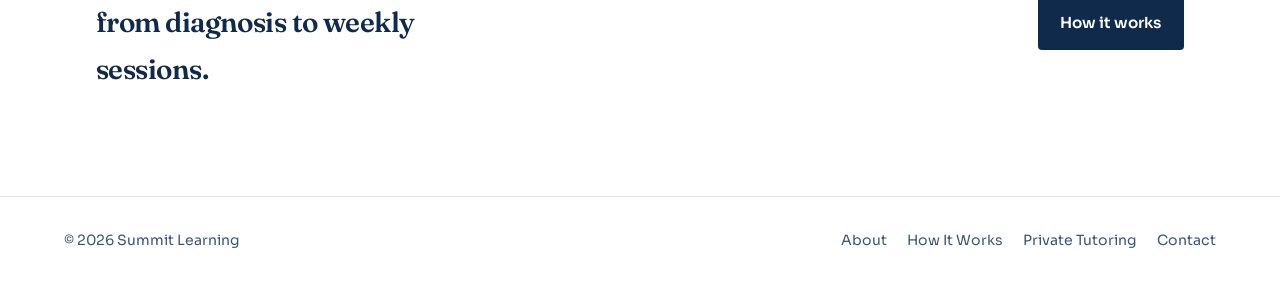
==== commit 70dbcc59: "Restore the intentional-path About heading" ====
--- a/about.html
+++ b/about.html
@@ -66,10 +66,11 @@
       <header class="page-hero">
         <div class="page-hero-inner">
           <p class="eyebrow" data-reveal>About</p>
-          <h1 data-reveal>Hi, I’m Hannah Franklin</h1>
+          <h1 data-reveal>A more intentional path to a better SAT</h1>
           <p class="lede" data-reveal data-delay="1">
-            A student at Princeton University with a passion for teaching and
-            helping students build confidence in their academic abilities.
+            Hi, I’m Hannah Franklin, a student at Princeton University with a
+            passion for teaching and helping students build confidence in their
+            academic abilities.
           </p>
         </div>
       </header>
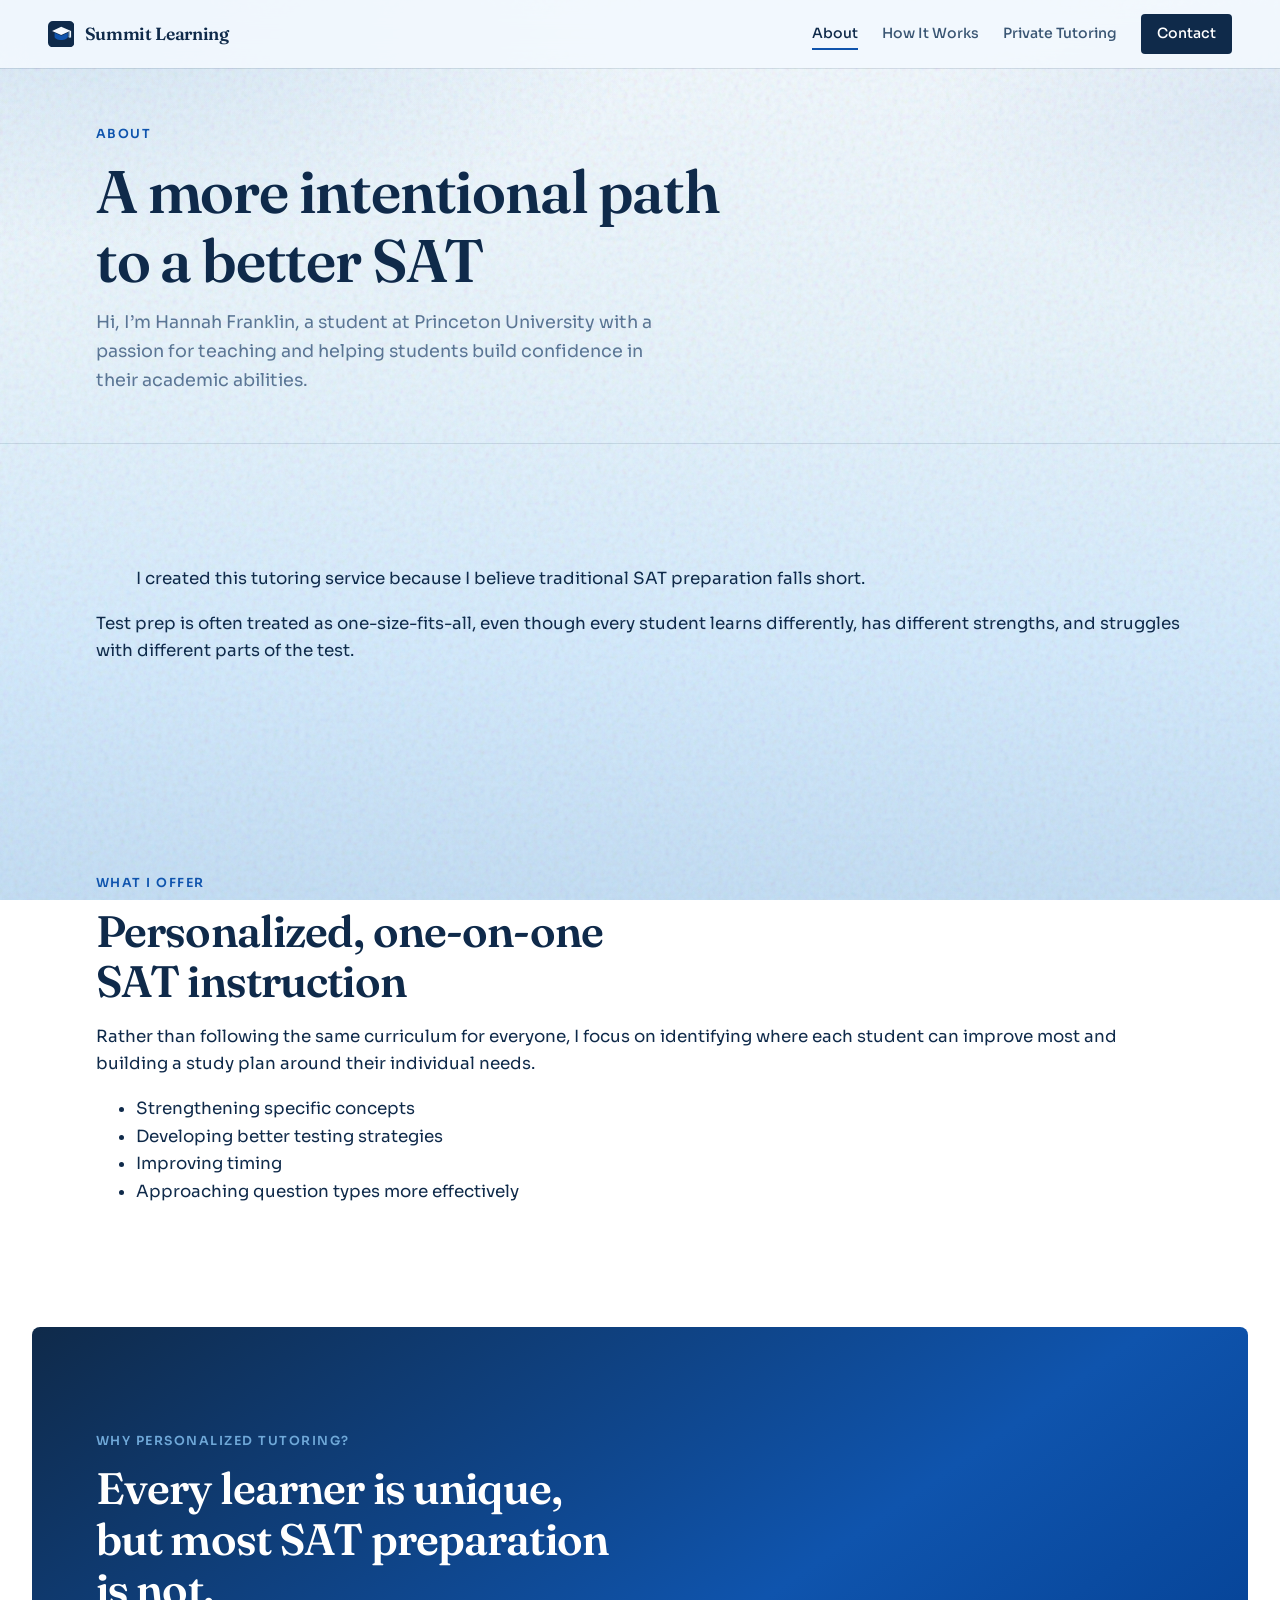
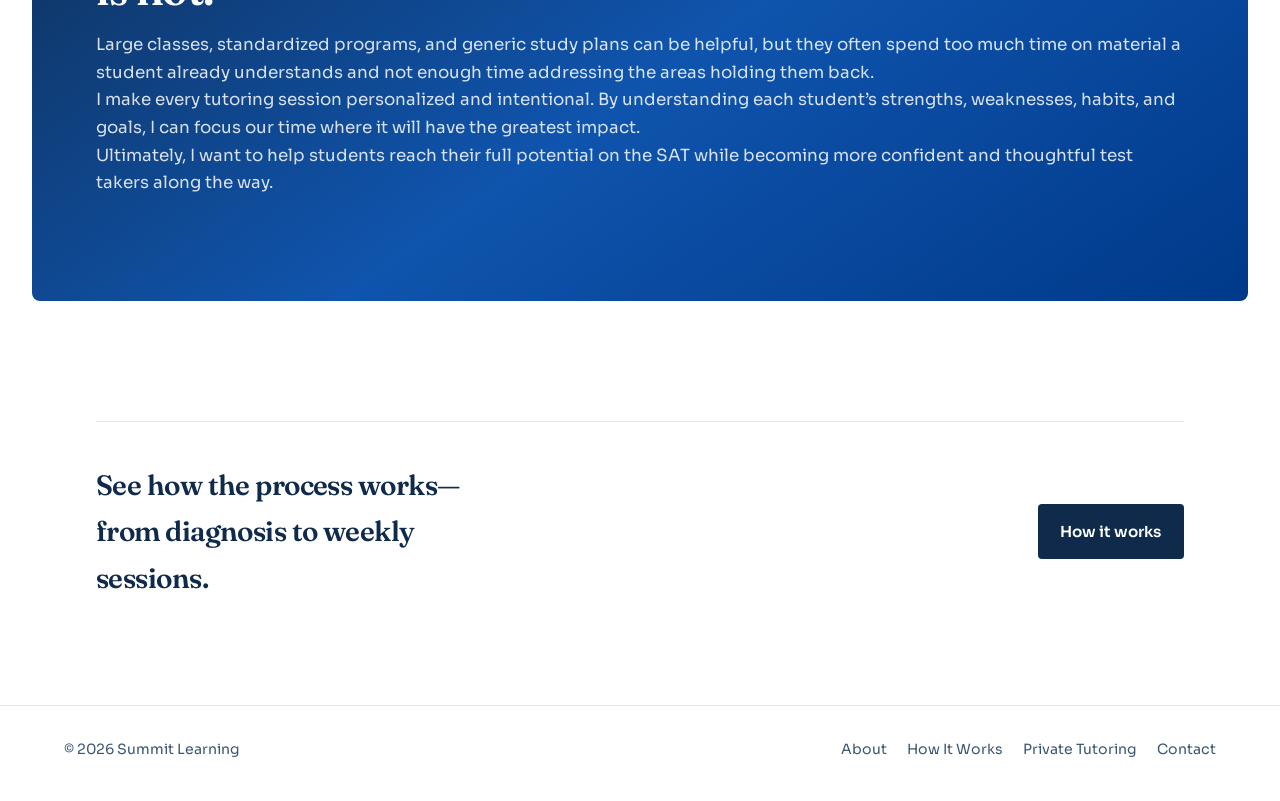
==== commit 18bab17b: "Give the About page clearer visual rhythm Break the copy into a pull quote, split offer section, foc" ====
--- a/about.html
+++ b/about.html
@@ -75,62 +75,70 @@
         </div>
       </header>
 
-      <section class="section">
-        <div class="section-inner about-prose">
-          <div class="prose" data-reveal>
+      <section class="section about-intro">
+        <div class="section-inner">
+          <blockquote class="about-pull" data-reveal>
+            I created this tutoring service because I believe traditional SAT
+            preparation falls short.
+          </blockquote>
+          <p class="about-intro-copy" data-reveal data-delay="1">
+            Test prep is often treated as one-size-fits-all, even though every
+            student learns differently, has different strengths, and struggles
+            with different parts of the test.
+          </p>
+        </div>
+      </section>
+
+      <section class="section about-offer">
+        <div class="section-inner about-split">
+          <div class="about-split-title" data-reveal>
+            <p class="eyebrow">What I offer</p>
+            <h2>Personalized, one-on-one SAT instruction</h2>
+          </div>
+          <div class="about-split-body" data-reveal data-delay="1">
             <p>
-              I created this tutoring service because I believe traditional SAT
-              preparation falls short. Test prep is often treated as
-              one-size-fits-all, even though every student learns differently,
-              has different strengths, and struggles with different parts of the
-              test.
+              Rather than following the same curriculum for everyone, I focus on
+              identifying where each student can improve most and building a
+              study plan around their individual needs.
+            </p>
+            <ul class="about-focus-list">
+              <li>Strengthening specific concepts</li>
+              <li>Developing better testing strategies</li>
+              <li>Improving timing</li>
+              <li>Approaching question types more effectively</li>
+            </ul>
+          </div>
+        </div>
+      </section>
+
+      <section class="section detail-band about-why">
+        <div class="section-inner">
+          <p class="eyebrow" data-reveal>Why personalized tutoring?</p>
+          <h2 data-reveal>Every learner is unique, but most SAT preparation is not.</h2>
+          <div class="about-why-grid">
+            <p data-reveal>
+              Large classes, standardized programs, and generic study plans can
+              be helpful, but they often spend too much time on material a
+              student already understands and not enough time addressing the
+              areas holding them back.
+            </p>
+            <p data-reveal data-delay="1">
+              I make every tutoring session personalized and intentional. By
+              understanding each student’s strengths, weaknesses, habits, and
+              goals, I can focus our time where it will have the greatest
+              impact.
             </p>
           </div>
+          <p class="about-closing" data-reveal>
+            Ultimately, I want to help students reach their full potential on
+            the SAT while becoming more confident and thoughtful test takers
+            along the way.
+          </p>
+        </div>
+      </section>
 
-          <div class="about-block" data-reveal>
-            <h2>What I Offer</h2>
-            <div class="prose">
-              <p>
-                I provide personalized, one-on-one SAT instruction tailored to
-                each student.
-              </p>
-              <p>
-                Rather than following the same curriculum for everyone, I focus
-                on identifying where each student can improve most and building
-                a study plan around their individual needs. That can mean
-                strengthening specific concepts, developing better testing
-                strategies, improving timing, or learning how to approach
-                certain types of questions more effectively.
-              </p>
-            </div>
-          </div>
-
-          <div class="about-block" data-reveal>
-            <h2>Why Personalized Tutoring?</h2>
-            <div class="prose">
-              <p>
-                Every learner is unique, but most SAT preparation is not.
-              </p>
-              <p>
-                Large classes, standardized programs, and generic study plans
-                can be helpful, but they often spend too much time on material a
-                student already understands and not enough time addressing the
-                areas holding them back.
-              </p>
-              <p>
-                I make every tutoring session personalized and intentional. By
-                understanding each student’s strengths, weaknesses, habits, and
-                goals, I can focus our time where it will have the greatest
-                impact.
-              </p>
-              <p>
-                Ultimately, I want to help students reach their full potential
-                on the SAT while becoming more confident and thoughtful test
-                takers along the way.
-              </p>
-            </div>
-          </div>
-
+      <section class="section">
+        <div class="section-inner">
           <div class="cta-strip" data-reveal>
             <p>See how the process works—from diagnosis to weekly sessions.</p>
             <a class="btn btn-dark" href="how-it-works.html">How it works</a>
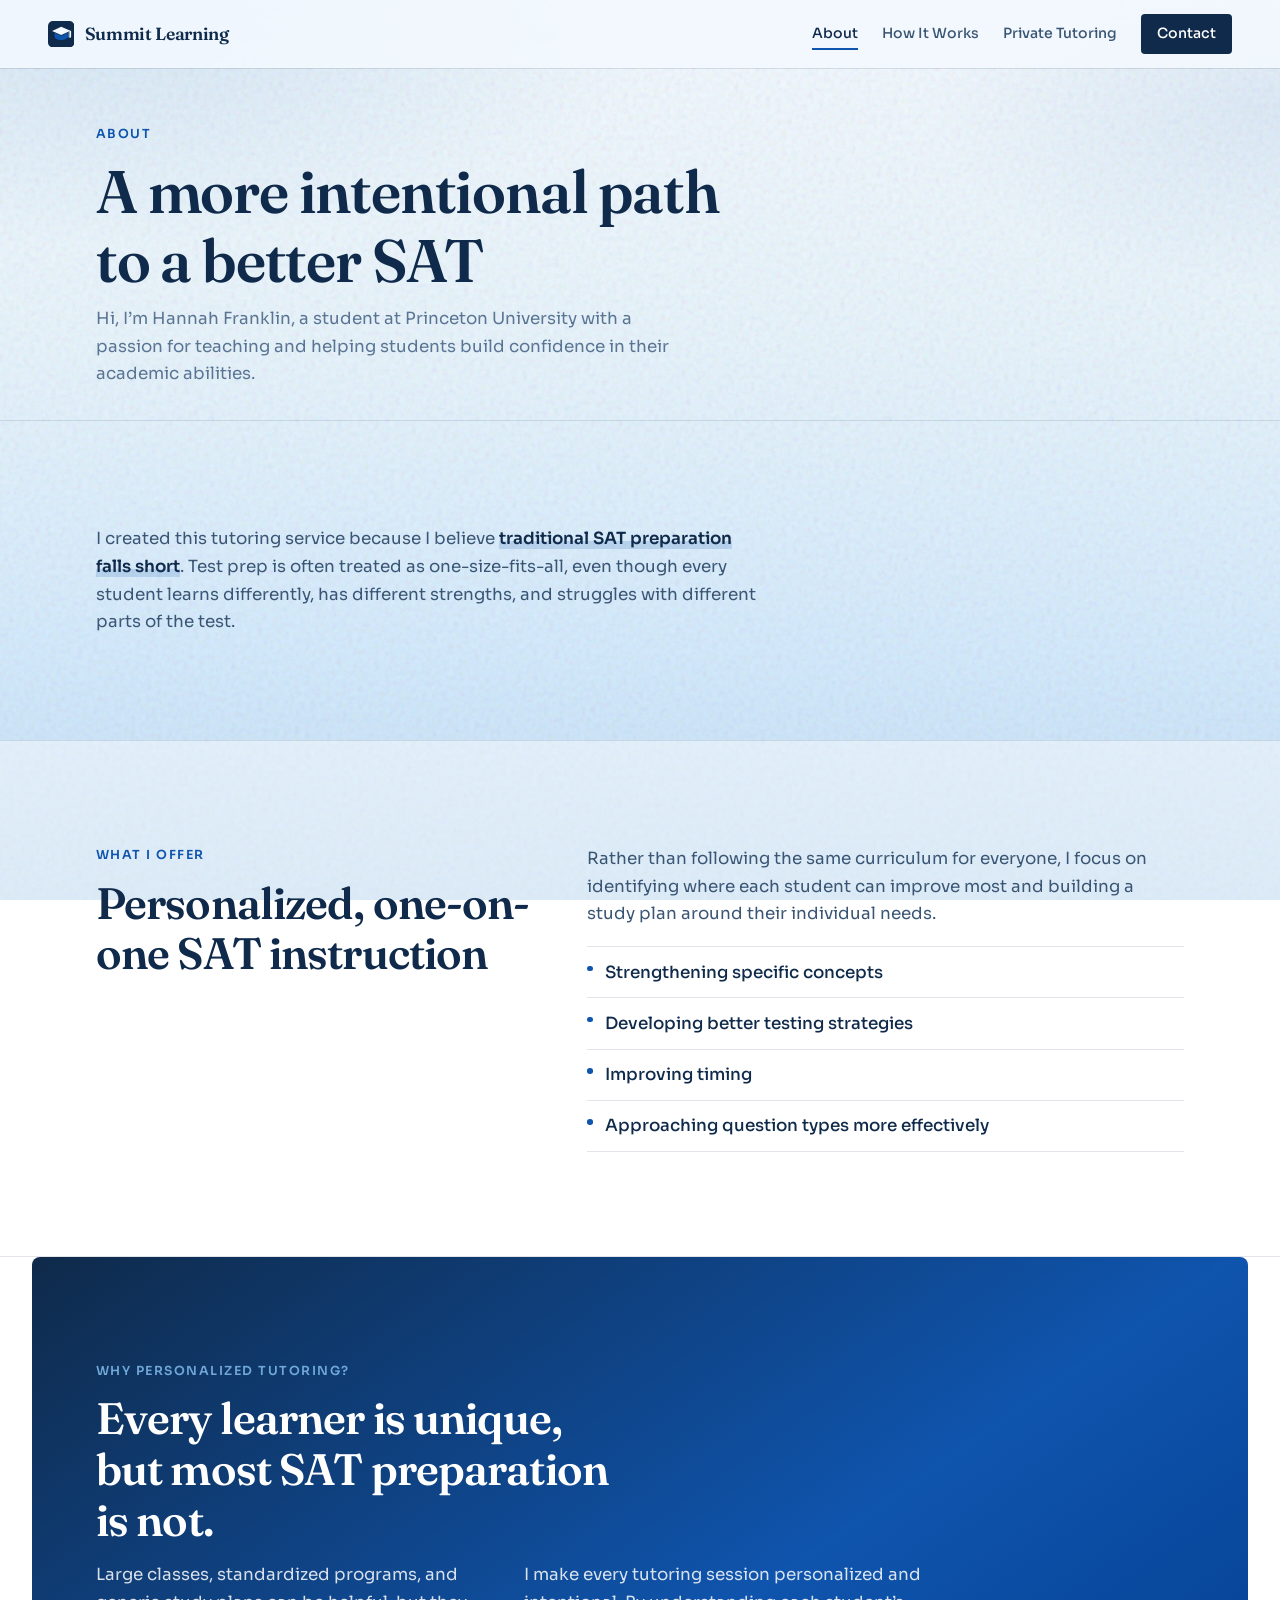
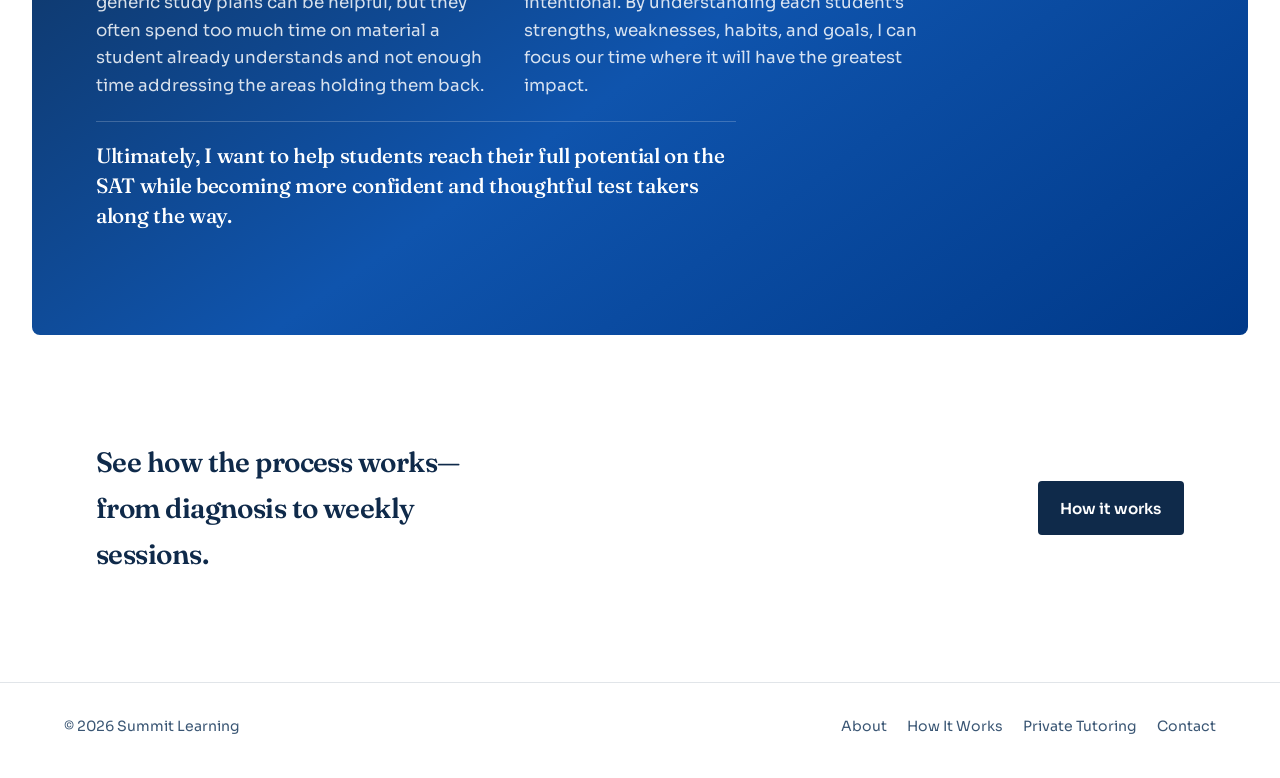
==== commit 1e6d7a34: "Tighten About spacing and emphasize key phrase Keep the intro as normal copy with a highlighted line" ====
--- a/about.html
+++ b/about.html
@@ -17,7 +17,7 @@
     />
     <link rel="stylesheet" href="styles.css" />
   </head>
-  <body class="page-inner">
+  <body class="page-inner about-page">
     <a class="skip-link" href="#main">Skip to content</a>
 
     <header class="site-header">
@@ -77,14 +77,12 @@
 
       <section class="section about-intro">
         <div class="section-inner">
-          <blockquote class="about-pull" data-reveal>
-            I created this tutoring service because I believe traditional SAT
-            preparation falls short.
-          </blockquote>
-          <p class="about-intro-copy" data-reveal data-delay="1">
-            Test prep is often treated as one-size-fits-all, even though every
-            student learns differently, has different strengths, and struggles
-            with different parts of the test.
+          <p class="about-intro-copy" data-reveal>
+            I created this tutoring service because I believe
+            <strong>traditional SAT preparation falls short</strong>. Test prep
+            is often treated as one-size-fits-all, even though every student
+            learns differently, has different strengths, and struggles with
+            different parts of the test.
           </p>
         </div>
       </section>
@@ -137,7 +135,7 @@
         </div>
       </section>
 
-      <section class="section">
+      <section class="section about-page-cta">
         <div class="section-inner">
           <div class="cta-strip" data-reveal>
             <p>See how the process works—from diagnosis to weekly sessions.</p>
--- a/styles.css
+++ b/styles.css
@@ -477,26 +477,154 @@
   margin-bottom: 0.85rem;
 }
 
-.about-prose .about-block {
-  margin-top: 3rem;
-  padding-top: 2.5rem;
-  border-top: 1px solid var(--line);
-}
-
-.about-prose .about-block h2 {
-  font-size: clamp(1.55rem, 3vw, 2rem);
-  max-width: 20ch;
-  margin-bottom: 1.15rem;
-}
-
-.about-prose .cta-strip {
-  margin-top: 3rem;
-}
-
 .page-hero .lede {
   max-width: 36rem;
   color: var(--slate);
   font-size: 1.1rem;
+}
+
+.about-page .page-hero {
+  padding-bottom: 2rem;
+}
+
+.about-page .page-hero h1 {
+  margin-bottom: 0.65rem;
+}
+
+.about-page .page-hero .lede {
+  font-size: 1.05rem;
+}
+
+/* About page layout */
+.about-intro {
+  padding-top: clamp(1.75rem, 3.5vw, 2.5rem);
+  padding-bottom: clamp(2rem, 4vw, 3rem);
+}
+
+.about-intro-copy {
+  max-width: 42rem;
+  color: var(--ink-soft);
+  font-size: 1.05rem;
+  line-height: 1.65;
+}
+
+.about-intro-copy strong {
+  color: var(--ink);
+  font-weight: 600;
+  box-decoration-break: clone;
+  background: linear-gradient(
+    transparent 62%,
+    rgba(15, 84, 173, 0.16) 62%
+  );
+}
+
+.about-offer {
+  background: rgba(255, 255, 255, 0.42);
+  border-block: 1px solid var(--line);
+  padding-block: clamp(2.5rem, 5vw, 3.75rem);
+}
+
+.about-split {
+  display: grid;
+  gap: 1.5rem;
+}
+
+@media (min-width: 860px) {
+  .about-split {
+    grid-template-columns: minmax(14rem, 0.9fr) 1.2fr;
+    gap: 2.75rem;
+    align-items: start;
+  }
+}
+
+.about-split-title h2 {
+  font-size: clamp(1.55rem, 3vw, 2.1rem);
+  max-width: 14ch;
+  margin-bottom: 0;
+}
+
+.about-split-body p {
+  color: var(--ink-soft);
+  margin-bottom: 1.15rem;
+  max-width: 36rem;
+}
+
+.about-focus-list {
+  list-style: none;
+  margin: 0;
+  padding: 0;
+  display: grid;
+  gap: 0;
+  border-top: 1px solid var(--line);
+}
+
+.about-focus-list li {
+  padding: 0.7rem 0 0.7rem 1.1rem;
+  border-bottom: 1px solid var(--line);
+  font-weight: 500;
+  color: var(--ink);
+  position: relative;
+}
+
+.about-focus-list li::before {
+  content: "";
+  position: absolute;
+  left: 0;
+  top: 1.15rem;
+  width: 0.35rem;
+  height: 0.35rem;
+  border-radius: 50%;
+  background: var(--blue);
+}
+
+.about-why {
+  padding-block: clamp(2.75rem, 5.5vw, 4rem);
+}
+
+.about-why h2 {
+  max-width: 18ch;
+  margin-bottom: 1.35rem;
+  font-size: clamp(1.55rem, 3vw, 2.15rem);
+}
+
+.about-why-grid {
+  display: grid;
+  gap: 1rem;
+  max-width: 52rem;
+  margin-bottom: 1.35rem;
+}
+
+@media (min-width: 800px) {
+  .about-why-grid {
+    grid-template-columns: 1fr 1fr;
+    gap: 1.5rem;
+  }
+}
+
+.about-why-grid p {
+  color: rgba(255, 255, 255, 0.84);
+}
+
+.about-closing {
+  max-width: 40rem;
+  font-family: var(--font-display);
+  font-size: clamp(1.1rem, 2.2vw, 1.3rem);
+  font-weight: 500;
+  line-height: 1.45;
+  letter-spacing: -0.015em;
+  color: var(--white) !important;
+  padding-top: 1.15rem;
+  border-top: 1px solid rgba(255, 255, 255, 0.2);
+}
+
+.about-page-cta {
+  padding-block: clamp(2.25rem, 4.5vw, 3.25rem);
+}
+
+.about-page-cta .cta-strip {
+  margin-top: 0;
+  padding-top: 0;
+  border-top: 0;
 }
 
 /* —— Sections —— */
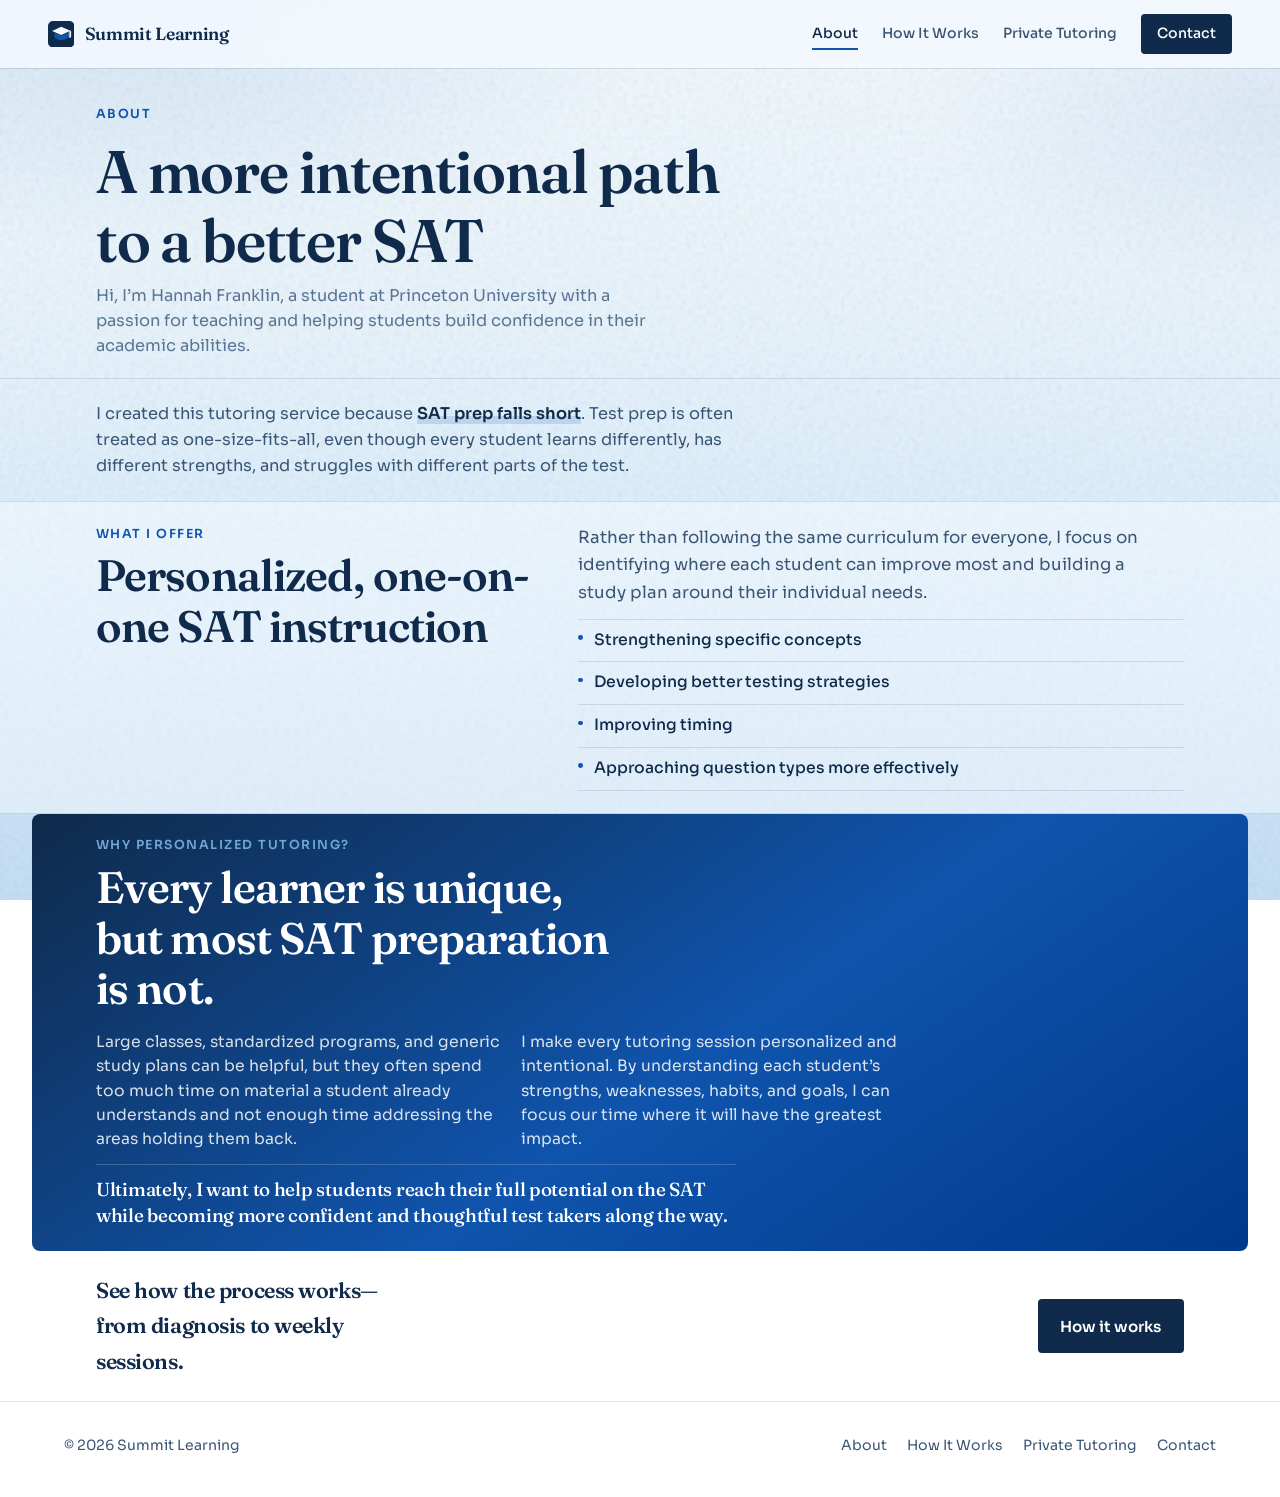
==== commit b54763ab: "Sharpen About intro copy and bump type size" ====
--- a/about.html
+++ b/about.html
@@ -78,11 +78,10 @@
       <section class="section about-intro">
         <div class="section-inner">
           <p class="about-intro-copy" data-reveal>
-            I created this tutoring service because I believe
-            <strong>traditional SAT preparation falls short</strong>. Test prep
-            is often treated as one-size-fits-all, even though every student
-            learns differently, has different strengths, and struggles with
-            different parts of the test.
+            I created this tutoring service because
+            <strong>SAT prep falls short</strong>. Test prep is often treated as
+            one-size-fits-all, even though every student learns differently, has
+            different strengths, and struggles with different parts of the test.
           </p>
         </div>
       </section>
--- a/styles.css
+++ b/styles.css
@@ -484,28 +484,33 @@
 }
 
 .about-page .page-hero {
-  padding-bottom: 2rem;
+  padding: calc(var(--header-h) + 2.25rem) clamp(1.25rem, 5vw, 4rem) 1.25rem;
 }
 
 .about-page .page-hero h1 {
-  margin-bottom: 0.65rem;
+  margin-bottom: 0.5rem;
 }
 
 .about-page .page-hero .lede {
-  font-size: 1.05rem;
+  font-size: 1.02rem;
+  line-height: 1.55;
+}
+
+.about-page .section {
+  padding-block: 1.35rem;
 }
 
 /* About page layout */
 .about-intro {
-  padding-top: clamp(1.75rem, 3.5vw, 2.5rem);
-  padding-bottom: clamp(2rem, 4vw, 3rem);
+  padding-top: 1.15rem;
+  padding-bottom: 1.25rem;
 }
 
 .about-intro-copy {
   max-width: 42rem;
   color: var(--ink-soft);
-  font-size: 1.05rem;
-  line-height: 1.65;
+  font-size: 1.02rem;
+  line-height: 1.6;
 }
 
 .about-intro-copy strong {
@@ -521,31 +526,35 @@
 .about-offer {
   background: rgba(255, 255, 255, 0.42);
   border-block: 1px solid var(--line);
-  padding-block: clamp(2.5rem, 5vw, 3.75rem);
+  padding-block: 1.5rem;
 }
 
 .about-split {
   display: grid;
-  gap: 1.5rem;
+  gap: 1rem;
 }
 
 @media (min-width: 860px) {
   .about-split {
     grid-template-columns: minmax(14rem, 0.9fr) 1.2fr;
-    gap: 2.75rem;
+    gap: 1.75rem;
     align-items: start;
   }
 }
 
+.about-split-title .eyebrow {
+  margin-bottom: 0.4rem;
+}
+
 .about-split-title h2 {
-  font-size: clamp(1.55rem, 3vw, 2.1rem);
+  font-size: clamp(1.35rem, 2.5vw, 1.75rem);
   max-width: 14ch;
   margin-bottom: 0;
 }
 
 .about-split-body p {
   color: var(--ink-soft);
-  margin-bottom: 1.15rem;
+  margin-bottom: 0.75rem;
   max-width: 36rem;
 }
 
@@ -559,9 +568,10 @@
 }
 
 .about-focus-list li {
-  padding: 0.7rem 0 0.7rem 1.1rem;
+  padding: 0.5rem 0 0.5rem 1rem;
   border-bottom: 1px solid var(--line);
   font-weight: 500;
+  font-size: 0.98rem;
   color: var(--ink);
   position: relative;
 }
@@ -570,61 +580,73 @@
   content: "";
   position: absolute;
   left: 0;
-  top: 1.15rem;
-  width: 0.35rem;
-  height: 0.35rem;
+  top: 0.95rem;
+  width: 0.3rem;
+  height: 0.3rem;
   border-radius: 50%;
   background: var(--blue);
 }
 
 .about-why {
-  padding-block: clamp(2.75rem, 5.5vw, 4rem);
+  padding-block: 1.6rem;
+  margin-inline: clamp(0.5rem, 2vw, 1.25rem);
+}
+
+.about-why .eyebrow {
+  margin-bottom: 0.4rem;
 }
 
 .about-why h2 {
   max-width: 18ch;
-  margin-bottom: 1.35rem;
-  font-size: clamp(1.55rem, 3vw, 2.15rem);
+  margin-bottom: 0.75rem;
+  font-size: clamp(1.35rem, 2.5vw, 1.75rem);
 }
 
 .about-why-grid {
   display: grid;
-  gap: 1rem;
+  gap: 0.75rem;
   max-width: 52rem;
-  margin-bottom: 1.35rem;
+  margin-bottom: 0.75rem;
 }
 
 @media (min-width: 800px) {
   .about-why-grid {
     grid-template-columns: 1fr 1fr;
-    gap: 1.5rem;
+    gap: 1.15rem;
   }
 }
 
 .about-why-grid p {
   color: rgba(255, 255, 255, 0.84);
+  font-size: 0.98rem;
+  line-height: 1.55;
 }
 
 .about-closing {
   max-width: 40rem;
   font-family: var(--font-display);
-  font-size: clamp(1.1rem, 2.2vw, 1.3rem);
+  font-size: clamp(1.02rem, 2vw, 1.18rem);
   font-weight: 500;
-  line-height: 1.45;
+  line-height: 1.4;
   letter-spacing: -0.015em;
   color: var(--white) !important;
-  padding-top: 1.15rem;
+  padding-top: 0.75rem;
   border-top: 1px solid rgba(255, 255, 255, 0.2);
 }
 
 .about-page-cta {
-  padding-block: clamp(2.25rem, 4.5vw, 3.25rem);
+  padding-block: 1.25rem;
 }
 
 .about-page-cta .cta-strip {
   margin-top: 0;
   padding-top: 0;
   border-top: 0;
+  gap: 0.85rem;
+}
+
+.about-page-cta .cta-strip p {
+  font-size: clamp(1.1rem, 2.2vw, 1.35rem);
 }
 
 /* —— Sections —— */
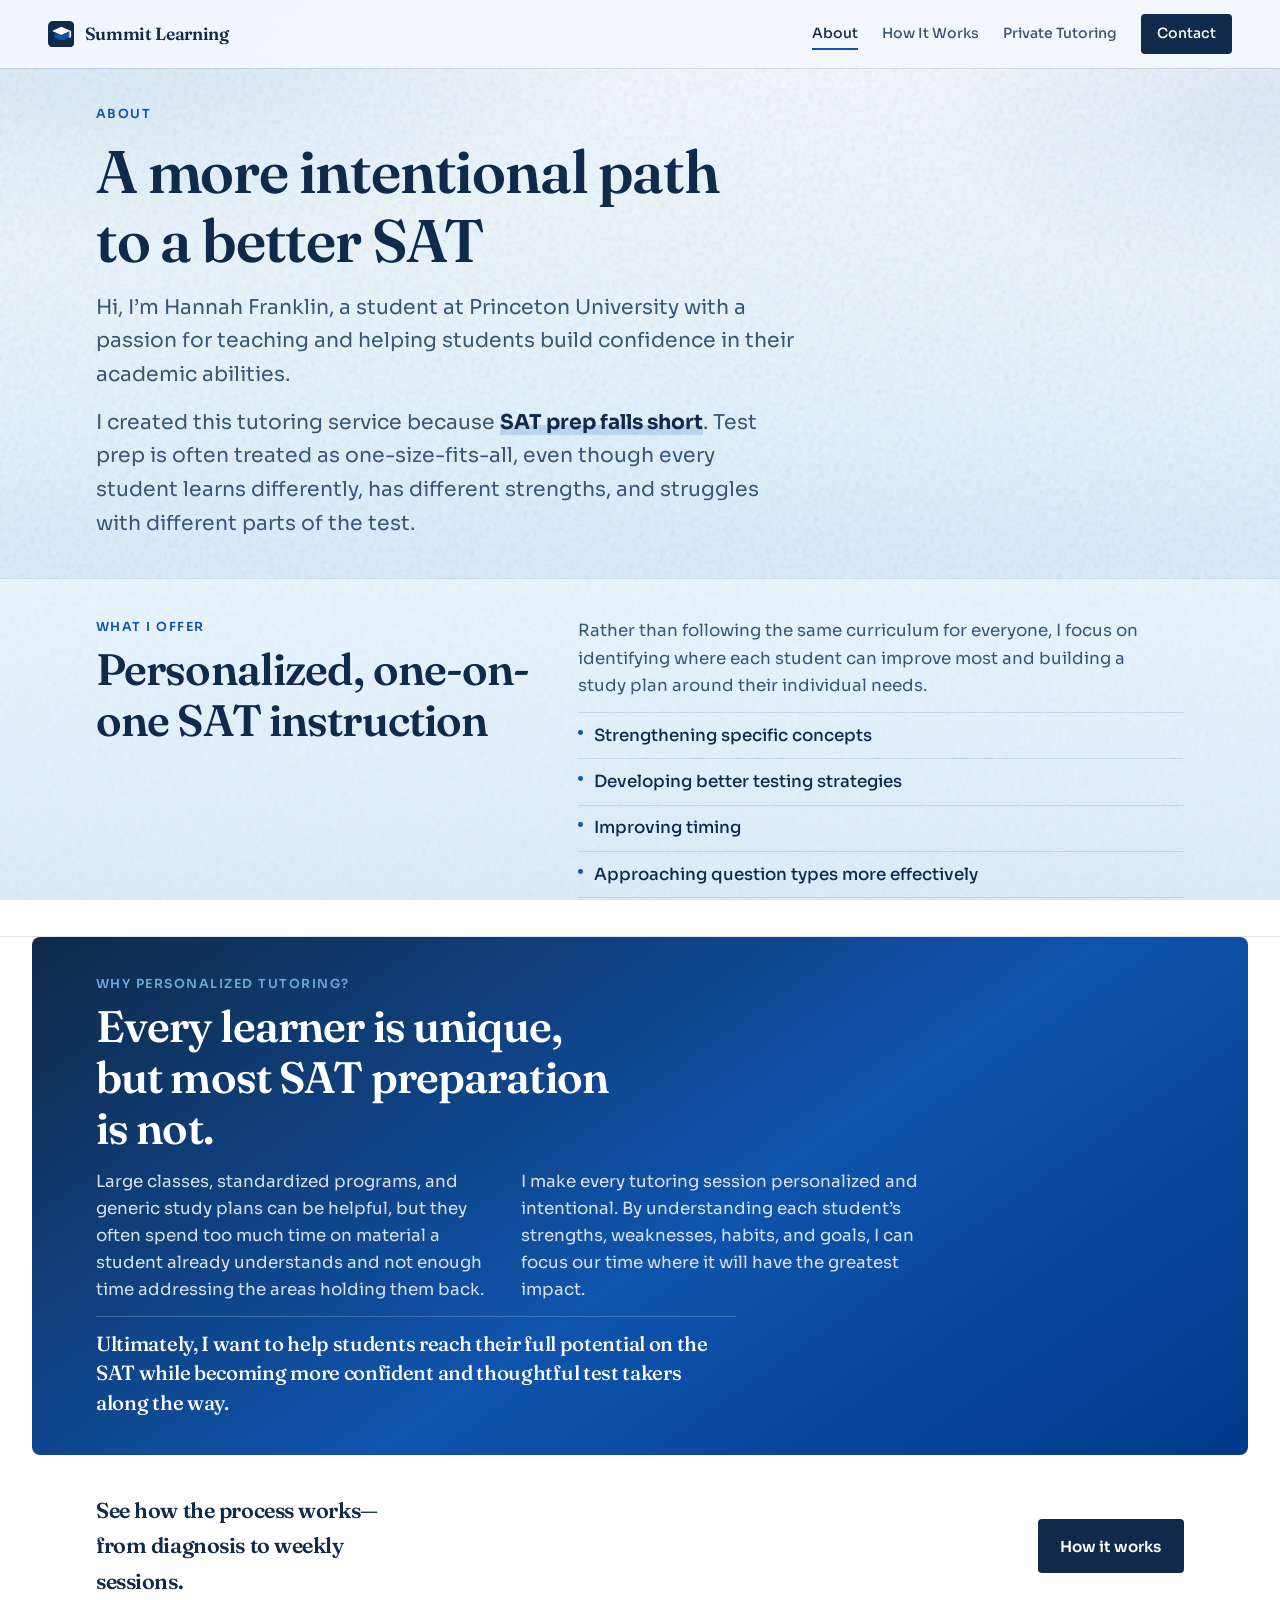
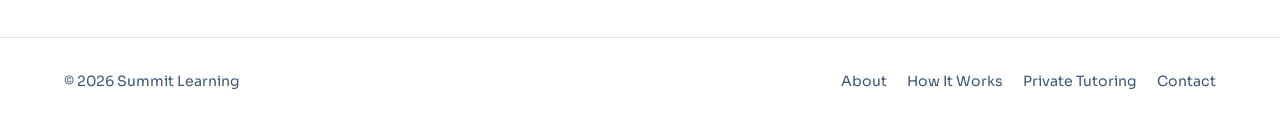
==== commit 09a97a68: "Put About intro paragraphs in one shared section" ====
--- a/about.html
+++ b/about.html
@@ -63,28 +63,26 @@
     </div>
 
     <main id="main">
-      <header class="page-hero">
+      <header class="page-hero about-hero">
         <div class="page-hero-inner">
           <p class="eyebrow" data-reveal>About</p>
           <h1 data-reveal>A more intentional path to a better SAT</h1>
-          <p class="lede" data-reveal data-delay="1">
-            Hi, I’m Hannah Franklin, a student at Princeton University with a
-            passion for teaching and helping students build confidence in their
-            academic abilities.
-          </p>
+          <div class="about-lead" data-reveal data-delay="1">
+            <p>
+              Hi, I’m Hannah Franklin, a student at Princeton University with a
+              passion for teaching and helping students build confidence in their
+              academic abilities.
+            </p>
+            <p>
+              I created this tutoring service because
+              <strong>SAT prep falls short</strong>. Test prep is often treated
+              as one-size-fits-all, even though every student learns differently,
+              has different strengths, and struggles with different parts of the
+              test.
+            </p>
+          </div>
         </div>
       </header>
-
-      <section class="section about-intro">
-        <div class="section-inner">
-          <p class="about-intro-copy" data-reveal>
-            I created this tutoring service because
-            <strong>SAT prep falls short</strong>. Test prep is often treated as
-            one-size-fits-all, even though every student learns differently, has
-            different strengths, and struggles with different parts of the test.
-          </p>
-        </div>
-      </section>
 
       <section class="section about-offer">
         <div class="section-inner about-split">
--- a/styles.css
+++ b/styles.css
@@ -483,39 +483,32 @@
   font-size: 1.1rem;
 }
 
-.about-page .page-hero {
-  padding: calc(var(--header-h) + 2.25rem) clamp(1.25rem, 5vw, 4rem) 1.25rem;
+.about-page .page-hero,
+.about-page .about-hero {
+  padding: calc(var(--header-h) + 2.25rem) clamp(1.25rem, 5vw, 4rem) 2.35rem;
+  border-bottom: 0;
 }
 
 .about-page .page-hero h1 {
-  margin-bottom: 0.5rem;
-}
-
-.about-page .page-hero .lede {
-  font-size: 1.02rem;
-  line-height: 1.55;
-}
-
-.about-page .section {
-  padding-block: 1.35rem;
-}
-
-/* About page layout */
-.about-intro {
-  padding-top: 1.15rem;
-  padding-bottom: 1.25rem;
-}
-
-.about-intro-copy {
-  max-width: 42rem;
-  color: var(--ink-soft);
-  font-size: 1.02rem;
-  line-height: 1.6;
-}
-
-.about-intro-copy strong {
+  margin-bottom: 1rem;
+}
+
+.about-lead {
+  max-width: 44rem;
+  display: grid;
+  gap: 0.85rem;
+}
+
+.about-lead p {
+  margin: 0;
+  color: var(--ink-soft);
+  font-size: clamp(1.12rem, 2vw, 1.28rem);
+  line-height: 1.65;
+}
+
+.about-lead strong {
   color: var(--ink);
-  font-weight: 600;
+  font-weight: 700;
   box-decoration-break: clone;
   background: linear-gradient(
     transparent 62%,
@@ -523,10 +516,16 @@
   );
 }
 
+.about-page .section {
+  padding-block: 2.35rem;
+}
+
+/* About page layout */
+
 .about-offer {
   background: rgba(255, 255, 255, 0.42);
   border-block: 1px solid var(--line);
-  padding-block: 1.5rem;
+  padding-block: 2.6rem;
 }
 
 .about-split {
@@ -547,7 +546,7 @@
 }
 
 .about-split-title h2 {
-  font-size: clamp(1.35rem, 2.5vw, 1.75rem);
+  font-size: clamp(1.45rem, 2.6vw, 1.9rem);
   max-width: 14ch;
   margin-bottom: 0;
 }
@@ -556,6 +555,8 @@
   color: var(--ink-soft);
   margin-bottom: 0.75rem;
   max-width: 36rem;
+  font-size: 1.05rem;
+  line-height: 1.65;
 }
 
 .about-focus-list {
@@ -568,10 +569,10 @@
 }
 
 .about-focus-list li {
-  padding: 0.5rem 0 0.5rem 1rem;
+  padding: 0.55rem 0 0.55rem 1rem;
   border-bottom: 1px solid var(--line);
   font-weight: 500;
-  font-size: 0.98rem;
+  font-size: 1.05rem;
   color: var(--ink);
   position: relative;
 }
@@ -580,7 +581,7 @@
   content: "";
   position: absolute;
   left: 0;
-  top: 0.95rem;
+  top: 1.05rem;
   width: 0.3rem;
   height: 0.3rem;
   border-radius: 50%;
@@ -588,7 +589,7 @@
 }
 
 .about-why {
-  padding-block: 1.6rem;
+  padding-block: 2.75rem;
   margin-inline: clamp(0.5rem, 2vw, 1.25rem);
 }
 
@@ -599,7 +600,7 @@
 .about-why h2 {
   max-width: 18ch;
   margin-bottom: 0.75rem;
-  font-size: clamp(1.35rem, 2.5vw, 1.75rem);
+  font-size: clamp(1.45rem, 2.6vw, 1.9rem);
 }
 
 .about-why-grid {
@@ -617,17 +618,17 @@
 }
 
 .about-why-grid p {
-  color: rgba(255, 255, 255, 0.84);
-  font-size: 0.98rem;
-  line-height: 1.55;
+  color: rgba(255, 255, 255, 0.88);
+  font-size: 1.05rem;
+  line-height: 1.6;
 }
 
 .about-closing {
   max-width: 40rem;
   font-family: var(--font-display);
-  font-size: clamp(1.02rem, 2vw, 1.18rem);
+  font-size: clamp(1.1rem, 2.1vw, 1.28rem);
   font-weight: 500;
-  line-height: 1.4;
+  line-height: 1.45;
   letter-spacing: -0.015em;
   color: var(--white) !important;
   padding-top: 0.75rem;
@@ -635,7 +636,7 @@
 }
 
 .about-page-cta {
-  padding-block: 1.25rem;
+  padding-block: 2.35rem;
 }
 
 .about-page-cta .cta-strip {
